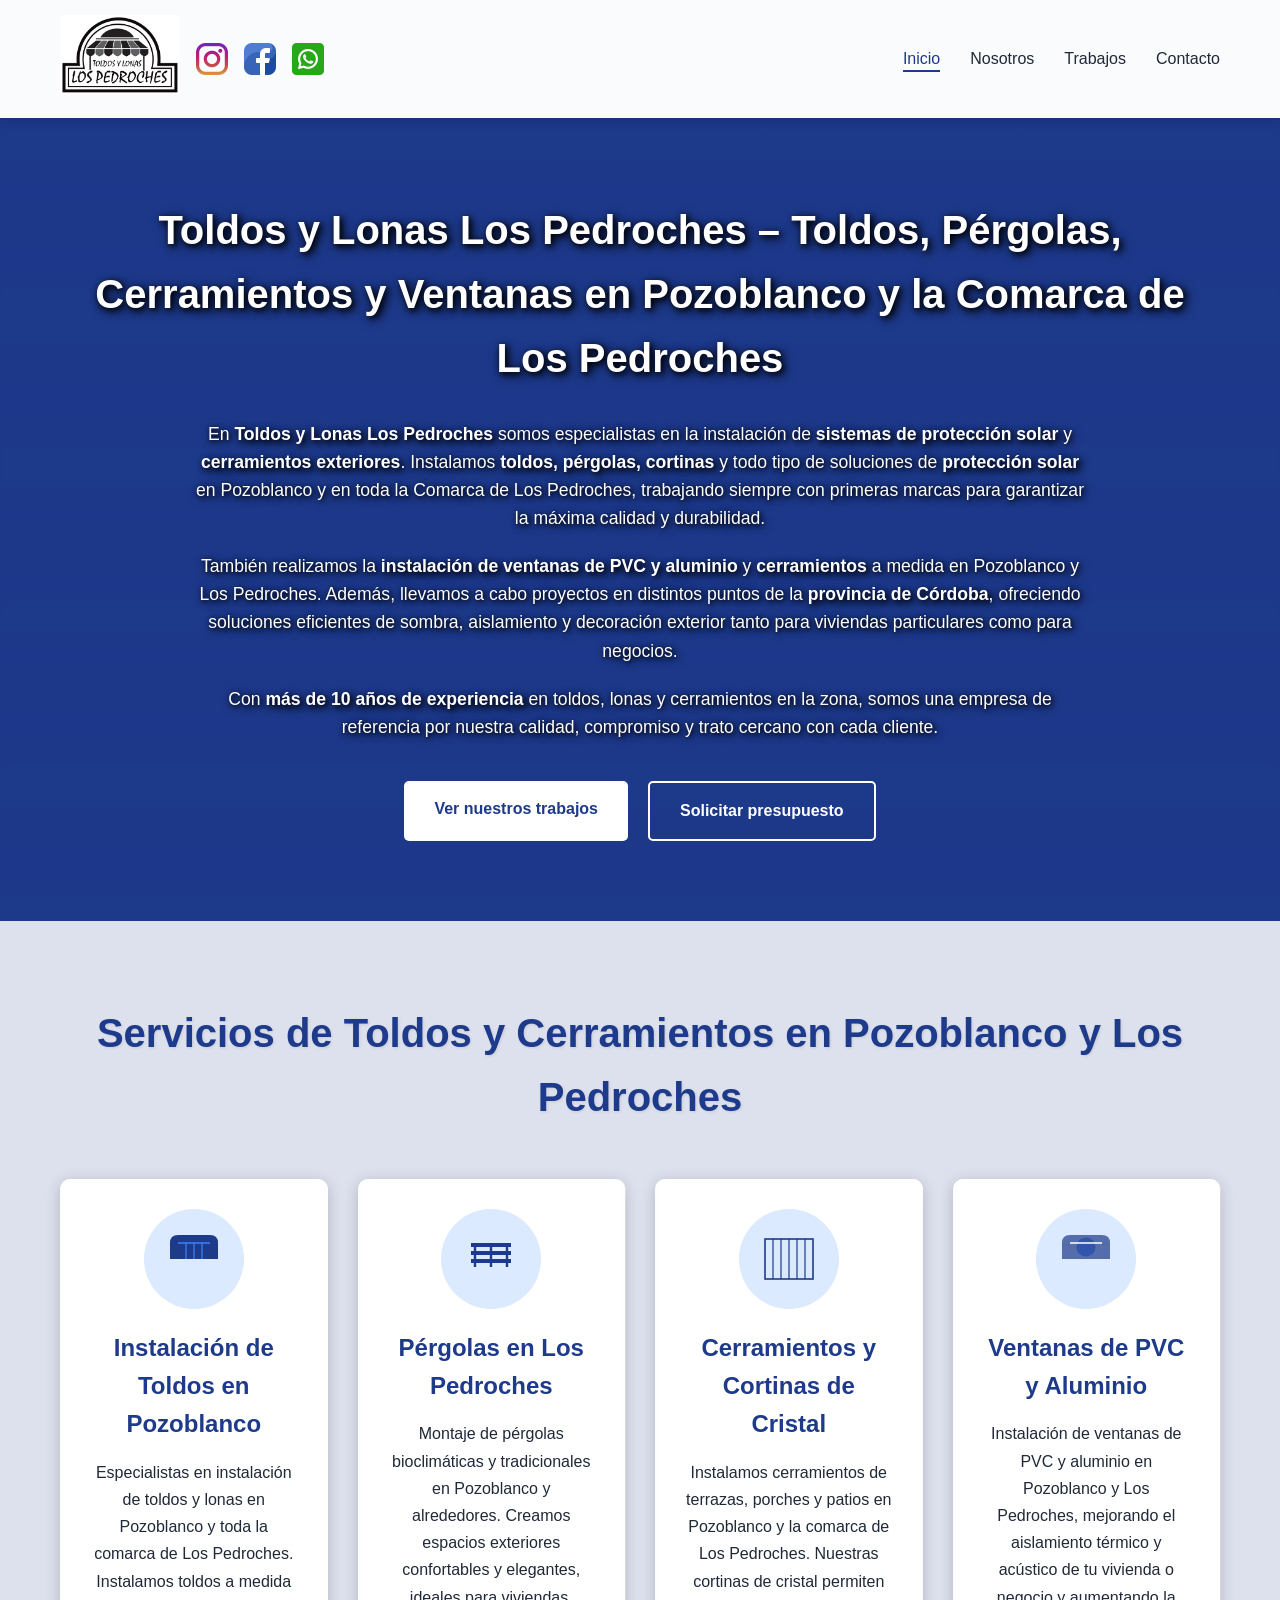
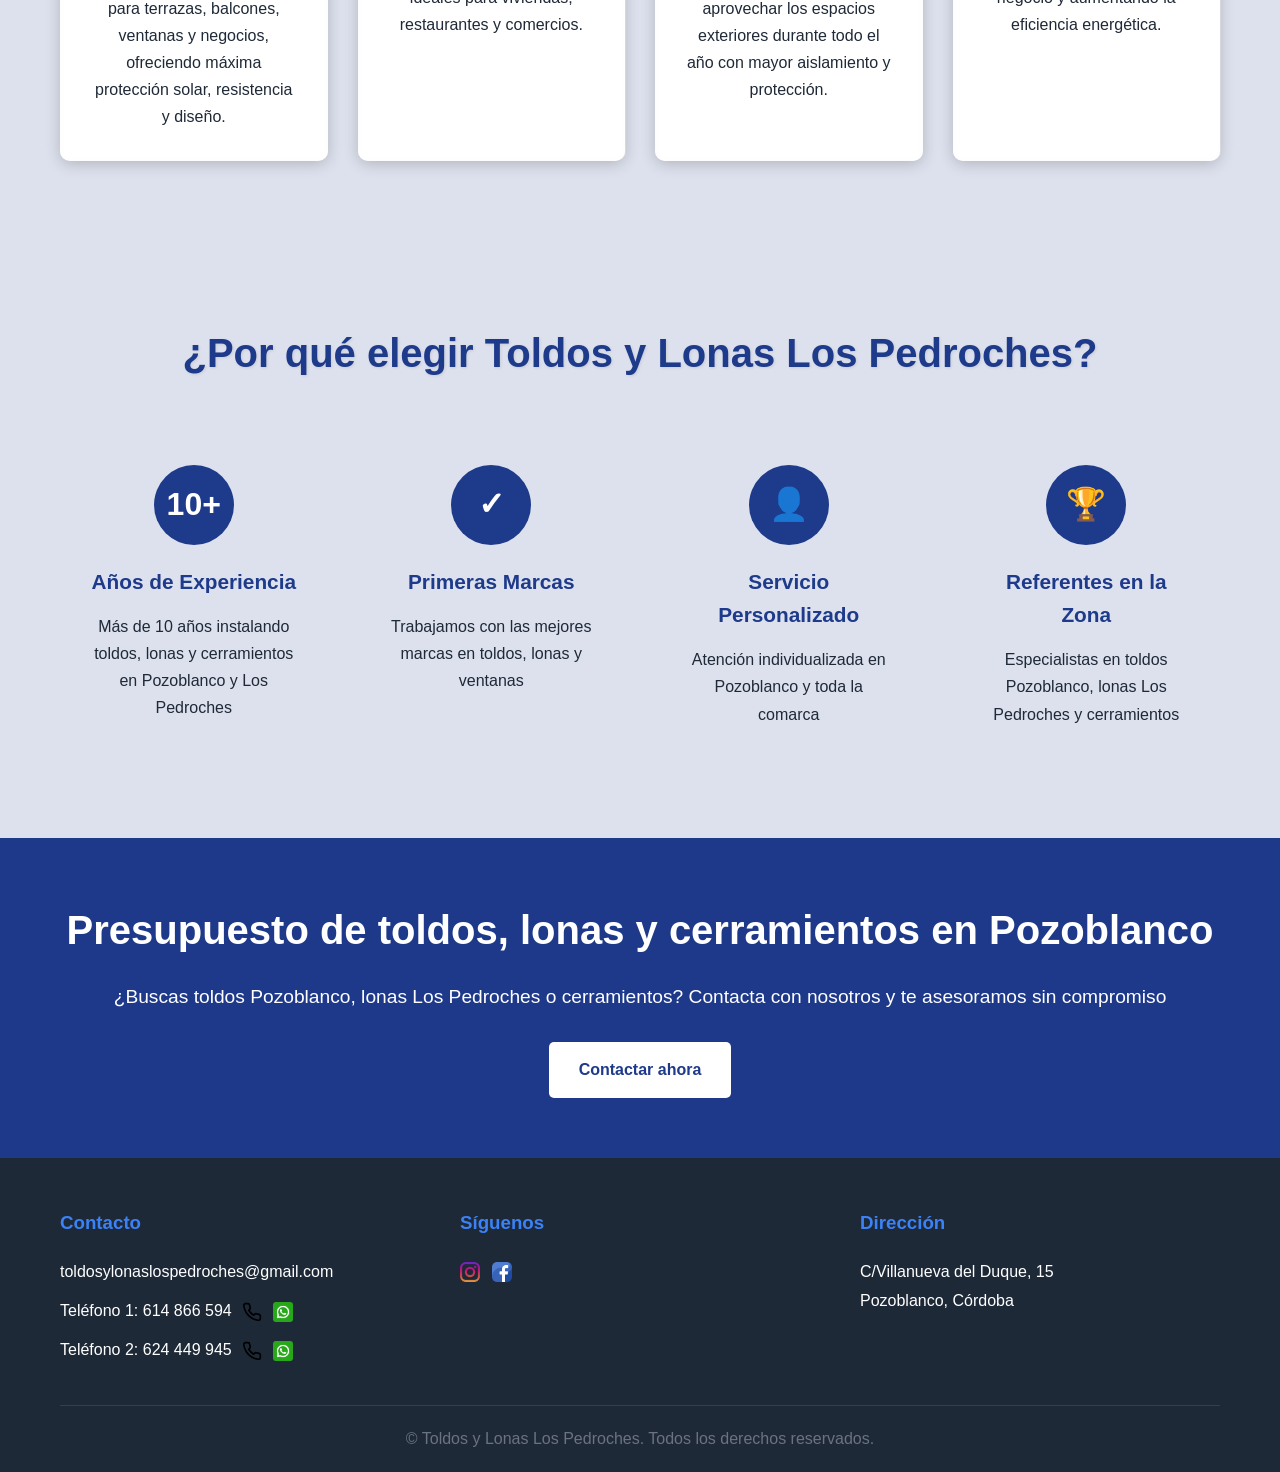
==== index.html @ 6a701fcd "feat: web casi acabada" ====
<!DOCTYPE html>
<html lang="es">

<head>
    <meta charset="UTF-8">
    <meta name="viewport" content="width=device-width, initial-scale=1.0">
    <title>Toldos en Pozoblanco | Pérgolas, Cerramientos y Ventanas en Los Pedroches (Córdoba)</title>
    <meta name="description"
        content="Especialistas en toldos en Pozoblanco y la comarca de Los Pedroches (Córdoba). Instalación de pérgolas, cerramientos, lonas y ventanas de PVC y aluminio. Más de 10 años de experiencia. Presupuesto sin compromiso.">
    <link rel="stylesheet" href="css/style.css">
    <link rel="icon" type="image/jpeg" href="img/logo/toldos_y_lonas_los_pedroches_pozoblanco.jpg">
</head>

<body class="index-page">
    <header>
        <div class="container">
            <div class="logo">
                <a href="index.html" class="logo-link">
                    <img src="img/logo/toldos_y_lonas_los_pedroches_pozoblanco.jpg" alt="Toldos y Lonas Los Pedroches">
                </a>
                <a class="header-instagram"
                    href="https://www.instagram.com/toldosylonaslospedroches?igsh=MXFneHl3bjhxbDBkdw==" target="_blank"
                    rel="noopener noreferrer">
                    <img src="img/icono/logo_instagram.png" alt="Instagram Toldos y Lonas Los Pedroches">
                </a>
                <a class="header-facebook"
                    href="https://www.facebook.com/people/Toldosylonas-Pedroches/pfbid0Kgev13pssiuxuyTjoqtjKKXWjdEY37gqTxpiwwmPkqGadD2X2cgHe19c9mCkzZNrl/"
                    target="_blank" rel="noopener noreferrer">
                    <img src="img/icono/icono_facebook.png" alt="Facebook Toldos y Lonas Los Pedroches">
                </a>
                <a class="header-whatsapp" href="https://wa.me/34614866594" target="_blank" rel="noopener noreferrer">
                    <img src="img/icono/logo_whatsapp.png" alt="WhatsApp Toldos y Lonas Los Pedroches">
                </a>
            </div>
            <nav class="menu">
                <ul>
                    <li><a href="index.html" class="active">Inicio</a></li>
                    <li><a href="nosotros.html">Nosotros</a></li>
                    <li><a href="trabajos.html">Trabajos</a></li>
                    <li><a href="contacto.html">Contacto</a></li>
                </ul>
            </nav>
            <div class="menu-toggle">
                <span></span>
                <span></span>
                <span></span>
            </div>
        </div>
    </header>

    <main>
        <section class="hero">
            <div class="container">
                <h1>Toldos y Lonas Los Pedroches – Toldos, Pérgolas, Cerramientos y Ventanas en Pozoblanco y la Comarca
                    de Los Pedroches</h1>

                <p>En <strong>Toldos y Lonas Los Pedroches</strong> somos especialistas en la instalación de
                    <strong>sistemas de protección solar</strong> y <strong>cerramientos exteriores</strong>. Instalamos
                    <strong>toldos, pérgolas, cortinas</strong> y todo tipo de soluciones de <strong>protección
                        solar</strong>
                    en Pozoblanco y en toda la Comarca de Los Pedroches, trabajando siempre con primeras marcas para
                    garantizar la máxima calidad y durabilidad.
                </p>

                <p>También realizamos la <strong>instalación de ventanas de PVC y aluminio</strong> y
                    <strong>cerramientos</strong> a medida en Pozoblanco y Los Pedroches. Además, llevamos a cabo
                    proyectos en distintos puntos de la <strong>provincia de Córdoba</strong>, ofreciendo soluciones
                    eficientes de sombra, aislamiento y decoración exterior tanto para viviendas particulares como para
                    negocios.
                </p>

                <p>Con <strong>más de 10 años de experiencia</strong> en toldos, lonas y cerramientos en la zona, somos
                    una empresa de referencia por nuestra calidad, compromiso y trato cercano con cada cliente.</p>

                <div class="hero-buttons">
                    <a href="trabajos.html" class="btn btn-primary">Ver nuestros trabajos</a>
                    <a href="contacto.html" class="btn btn-secondary">Solicitar presupuesto</a>
                </div>
            </div>
        </section>

        <section class="services">
            <div class="container">
                <h2>Servicios de Toldos y Cerramientos en Pozoblanco y Los Pedroches</h2>
                <div class="services-grid">

                    <div class="service-card">
                        <div class="service-icon">
                            <img src="img/icono/toldos.svg" alt="Instalación de toldos en Pozoblanco y Los Pedroches">
                        </div>
                        <h3>Instalación de Toldos en Pozoblanco</h3>
                        <p>Especialistas en instalación de toldos y lonas en Pozoblanco y toda la comarca de Los
                            Pedroches. Instalamos toldos a medida para terrazas, balcones, ventanas y negocios,
                            ofreciendo máxima protección solar, resistencia y diseño.</p>
                    </div>

                    <div class="service-card">
                        <div class="service-icon">
                            <img src="img/icono/pergolas.svg" alt="Pérgolas bioclimáticas en Los Pedroches">
                        </div>
                        <h3>Pérgolas en Los Pedroches</h3>
                        <p>Montaje de pérgolas bioclimáticas y tradicionales en Pozoblanco y alrededores. Creamos
                            espacios exteriores confortables y elegantes, ideales para viviendas, restaurantes y
                            comercios.</p>
                    </div>

                    <div class="service-card">
                        <div class="service-icon">
                            <img src="img/icono/cortinas.svg" alt="Cerramientos y cortinas de cristal en Pozoblanco">
                        </div>
                        <h3>Cerramientos y Cortinas de Cristal</h3>
                        <p>Instalamos cerramientos de terrazas, porches y patios en Pozoblanco y la comarca de Los
                            Pedroches. Nuestras cortinas de cristal permiten aprovechar los espacios exteriores durante
                            todo el año con mayor aislamiento y protección.</p>
                    </div>

                    <div class="service-card">
                        <div class="service-icon">
                            <img src="img/icono/proteccion_solar.svg" alt="Ventanas de PVC y aluminio en Pozoblanco">
                        </div>
                        <h3>Ventanas de PVC y Aluminio</h3>
                        <p>Instalación de ventanas de PVC y aluminio en Pozoblanco y Los Pedroches, mejorando el
                            aislamiento térmico y acústico de tu vivienda o negocio y aumentando la eficiencia
                            energética.</p>
                    </div>

                </div>
            </div>
        </section>

        <section class="why-us">
            <div class="container">
                <h2>¿Por qué elegir Toldos y Lonas Los Pedroches?</h2>
                <div class="why-grid">
                    <div class="why-card">
                        <div class="why-icon">10+</div>
                        <h3>Años de Experiencia</h3>
                        <p>Más de 10 años instalando toldos, lonas y cerramientos en Pozoblanco y Los Pedroches</p>
                    </div>
                    <div class="why-card">
                        <div class="why-icon">✓</div>
                        <h3>Primeras Marcas</h3>
                        <p>Trabajamos con las mejores marcas en toldos, lonas y ventanas</p>
                    </div>
                    <div class="why-card">
                        <div class="why-icon">👤</div>
                        <h3>Servicio Personalizado</h3>
                        <p>Atención individualizada en Pozoblanco y toda la comarca</p>
                    </div>
                    <div class="why-card">
                        <div class="why-icon">🏆</div>
                        <h3>Referentes en la Zona</h3>
                        <p>Especialistas en toldos Pozoblanco, lonas Los Pedroches y cerramientos</p>
                    </div>
                </div>
            </div>
        </section>

        <section class="cta">
            <div class="container">
                <h2>Presupuesto de toldos, lonas y cerramientos en Pozoblanco</h2>
                <p>¿Buscas toldos Pozoblanco, lonas Los Pedroches o cerramientos? Contacta con nosotros y te asesoramos
                    sin compromiso</p>
                <a href="contacto.html" class="btn btn-primary">Contactar ahora</a>
            </div>
        </section>
    </main>

    <footer>
        <div class="container">
            <div class="footer-content">
                <div class="footer-section">
                    <h3>Contacto</h3>
                    <p>toldosylonaslospedroches@gmail.com</p>
                    <p>Teléfono 1: 614 866 594
                        <a href="tel:34614866594" class="footer-tel" title="Llamar al 614 866 594">
                            <img src="img/icono/icono_telefono.svg" alt="Llamar" class="footer-phone">
                        </a>
                        <a class="footer-whatsapp" href="https://wa.me/34614866594" target="_blank"
                            rel="noopener noreferrer">
                            <img src="img/icono/logo_whatsapp.png" alt="WhatsApp 614 866 594">
                        </a>
                    </p>
                    <p>Teléfono 2: 624 449 945
                        <a href="tel:34624449945" class="footer-tel" title="Llamar al 624 449 945">
                            <img src="img/icono/icono_telefono.svg" alt="Llamar" class="footer-phone">
                        </a>
                        <a class="footer-whatsapp" href="https://wa.me/34624449945" target="_blank"
                            rel="noopener noreferrer">
                            <img src="img/icono/logo_whatsapp.png" alt="WhatsApp 624 449 945">
                        </a>
                    </p>
                </div>
                <div class="footer-section">
                    <h3>Síguenos</h3>
                    <div class="social-links">
                        <a href="https://www.instagram.com/toldosylonaslospedroches?igsh=MXFneHl3bjhxbDBkdw=="
                            target="_blank" rel="noopener noreferrer">
                            <img src="img/icono/logo_instagram.png" alt="Instagram Toldos y Lonas Los Pedroches">
                        </a>
                        <a href="https://www.facebook.com/people/Toldosylonas-Pedroches/pfbid0Kgev13pssiuxuyTjoqtjKKXWjdEY37gqTxpiwwmPkqGadD2X2cgHe19c9mCkzZNrl/"
                            target="_blank" rel="noopener noreferrer">
                            <img src="img/icono/icono_facebook.png" alt="Facebook Toldos y Lonas Los Pedroches">
                        </a>
                    </div>
                </div>
                <div class="footer-section">
                    <h3>Dirección</h3>
                    <p>C/Villanueva del Duque, 15<br>
                        Pozoblanco, Córdoba</p>
                </div>
            </div>
            <div class="footer-bottom">
                <p>&copy; Toldos y Lonas Los Pedroches. Todos los derechos reservados.</p>
            </div>
        </div>
    </footer>

    <script src="js/main.js"></script>
</body>

</html>
---- css/style.css ----
* {
    margin: 0;
    padding: 0;
    box-sizing: border-box;
}

:root {
    --primary-blue: #1e3a8a;
    --secondary-blue: #3b82f6;
    --light-blue: #dbeafe;
    --dark-blue: #1e40af;
    --text-dark: #1f2937;
    --text-light: #6b7280;
    --white: #ffffff;
    --gray-light: #f3f4f6;
}

body {
    font-family: 'Segoe UI', Tahoma, Geneva, Verdana, sans-serif;
    line-height: 1.6;
    color: var(--text-dark);
    background-color: var(--white);
}

/* Fondo para index.html */
body.index-page {
    background-color: var(--primary-blue);
    background-image: url('../img/fondo/fondo_toldos_prueba.png');
    background-size: cover;
    background-position: center;
    background-attachment: fixed;
    background-repeat: no-repeat;
    position: relative;
    min-height: 100vh;
}

@media (max-width: 768px) {
    body.index-page {
        background-attachment: scroll;
        background-size: cover;
        background-position: center center;
    }
}

body.index-page::before {
    content: '';
    position: fixed;
    top: 0;
    left: 0;
    width: 100%;
    height: 100%;
    background: linear-gradient(to bottom, rgba(30, 58, 138, 0.05), rgba(30, 58, 138, 0.15));
    z-index: 0;
    pointer-events: none;
}

@media (max-width: 768px) {
    body.index-page::before {
        position: absolute;
        background: linear-gradient(to bottom, rgba(30, 58, 138, 0.05), rgba(30, 58, 138, 0.12));
    }
}

body.index-page main {
    position: relative;
    z-index: 1;
}

body.index-page header {
    position: relative;
    z-index: 2;
}

.container {
    max-width: 1200px;
    margin: 0 auto;
    padding: 0 20px;
}

/* Header */
header {
    background-color: rgba(255, 255, 255, 0.95);
    backdrop-filter: blur(10px);
    box-shadow: 0 2px 10px rgba(0,0,0,0.15);
    position: sticky;
    top: 0;
    z-index: 1000;
}

body.index-page header {
    background-color: rgba(255, 255, 255, 0.98);
    backdrop-filter: blur(10px);
}

header .container {
    display: flex;
    justify-content: space-between;
    align-items: center;
    padding: 15px 20px;
}

.logo {
    display: flex;
    align-items: center;
    gap: 16px;
}

.logo img {
    height: 80px;
    width: auto;
}

.header-instagram img,
.header-facebook img,
.header-whatsapp img {
    height: 32px;
    width: auto;
    display: block;
}

.menu ul {
    display: flex;
    list-style: none;
    gap: 30px;
}

.menu a {
    text-decoration: none;
    color: var(--text-dark);
    font-weight: 500;
    font-size: 16px;
    transition: color 0.3s;
    position: relative;
}

.menu a:hover,
.menu a.active {
    color: var(--primary-blue);
}

.menu a.active::after {
    content: '';
    position: absolute;
    bottom: -5px;
    left: 0;
    width: 100%;
    height: 2px;
    background-color: var(--primary-blue);
}

.menu-toggle {
    display: none;
    flex-direction: column;
    cursor: pointer;
    gap: 5px;
}

.menu-toggle span {
    width: 25px;
    height: 3px;
    background-color: var(--text-dark);
    transition: all 0.3s;
}

/* Hero Section */
.hero {
    background: linear-gradient(135deg, rgba(30, 58, 138, 0.85) 0%, rgba(59, 130, 246, 0.85) 100%);
    color: var(--white);
    padding: 80px 0;
    text-align: center;
    position: relative;
    backdrop-filter: blur(2px);
}

body.index-page .hero {
    background: rgba(30, 58, 138, 0.3);
    backdrop-filter: blur(1px);
}

.hero h1 {
    font-size: 2.5em;
    margin-bottom: 30px;
    font-weight: 700;
    text-shadow: 3px 3px 10px rgba(0, 0, 0, 0.8), 1px 1px 3px rgba(0, 0, 0, 0.9);
    color: var(--white);
}

body.index-page .hero h1 {
    text-shadow: 3px 3px 12px rgba(0, 0, 0, 0.9), 2px 2px 6px rgba(0, 0, 0, 1);
}

.hero p {
    font-size: 1.1em;
    margin-bottom: 20px;
    max-width: 900px;
    margin-left: auto;
    margin-right: auto;
    text-shadow: 2px 2px 8px rgba(0, 0, 0, 0.8), 1px 1px 4px rgba(0, 0, 0, 0.9);
    color: var(--white);
    font-weight: 500;
}

body.index-page .hero p {
    text-shadow: 2px 2px 10px rgba(0, 0, 0, 0.9), 1px 1px 5px rgba(0, 0, 0, 1);
}

.hero p strong {
    color: var(--white);
    font-weight: 700;
    text-shadow: 3px 3px 10px rgba(0, 0, 0, 0.9), 2px 2px 6px rgba(0, 0, 0, 1);
}

.hero-buttons {
    margin-top: 40px;
    display: flex;
    gap: 20px;
    justify-content: center;
    flex-wrap: wrap;
}

.btn {
    padding: 15px 30px;
    text-decoration: none;
    border-radius: 5px;
    font-weight: 600;
    transition: all 0.3s;
    display: inline-block;
}

.btn-primary {
    background-color: var(--white);
    color: var(--primary-blue);
}

.btn-primary:hover {
    background-color: var(--light-blue);
    transform: translateY(-2px);
    box-shadow: 0 5px 15px rgba(0,0,0,0.2);
}

.btn-secondary {
    background-color: transparent;
    color: var(--white);
    border: 2px solid var(--white);
}

.btn-secondary:hover {
    background-color: var(--white);
    color: var(--primary-blue);
}

/* Services Section */
.services {
    padding: 80px 0;
    background-color: rgba(243, 244, 246, 0.95);
    backdrop-filter: blur(5px);
}

body.index-page .services {
    background-color: rgba(255, 255, 255, 0.85);
    backdrop-filter: blur(3px);
}

.services h2 {
    text-align: center;
    font-size: 2.5em;
    margin-bottom: 50px;
    color: var(--primary-blue);
    text-shadow: 1px 1px 3px rgba(0, 0, 0, 0.1);
    font-weight: 700;
}

.services-grid {
    display: grid;
    grid-template-columns: repeat(auto-fit, minmax(250px, 1fr));
    gap: 30px;
}

.service-card {
    background-color: rgba(255, 255, 255, 0.9);
    padding: 30px;
    border-radius: 10px;
    text-align: center;
    box-shadow: 0 3px 15px rgba(0,0,0,0.2);
    transition: transform 0.3s, box-shadow 0.3s;
    backdrop-filter: blur(3px);
}

.service-card:hover {
    transform: translateY(-5px);
    box-shadow: 0 5px 20px rgba(30, 58, 138, 0.2);
}

.service-icon {
    width: 100px;
    height: 100px;
    margin: 0 auto 20px;
    border-radius: 50%;
    background-color: var(--light-blue);
    display: flex;
    align-items: center;
    justify-content: center;
    overflow: hidden;
}

.service-icon img {
    width: 80px;
    height: 80px;
    object-fit: cover;
}

.service-card h3 {
    color: var(--primary-blue);
    margin-bottom: 15px;
    font-size: 1.5em;
}

.service-card p {
    color: var(--text-dark);
    line-height: 1.7;
}

/* Why Us Section */
.why-us {
    padding: 80px 0;
    background-color: rgba(255, 255, 255, 0.85);
    backdrop-filter: blur(3px);
}

.why-us h2 {
    text-align: center;
    font-size: 2.5em;
    margin-bottom: 50px;
    color: var(--primary-blue);
    text-shadow: 1px 1px 3px rgba(0, 0, 0, 0.1);
    font-weight: 700;
}

.why-grid {
    display: grid;
    grid-template-columns: repeat(auto-fit, minmax(250px, 1fr));
    gap: 30px;
}

.why-card {
    text-align: center;
    padding: 30px;
}

.why-icon {
    width: 80px;
    height: 80px;
    margin: 0 auto 20px;
    background-color: var(--primary-blue);
    color: var(--white);
    border-radius: 50%;
    display: flex;
    align-items: center;
    justify-content: center;
    font-size: 2em;
    font-weight: bold;
}

.why-card h3 {
    color: var(--primary-blue);
    margin-bottom: 15px;
    font-size: 1.3em;
}

.why-card p {
    color: var(--text-dark);
    line-height: 1.7;
}

/* CTA Section */
.cta {
    background: linear-gradient(135deg, rgba(30, 58, 138, 0.9) 0%, rgba(59, 130, 246, 0.9) 100%);
    color: var(--white);
    padding: 60px 0;
    text-align: center;
    backdrop-filter: blur(3px);
}

body.index-page .cta {
    background: rgba(30, 58, 138, 0.4);
    backdrop-filter: blur(2px);
}

.cta h2 {
    font-size: 2.5em;
    margin-bottom: 20px;
}

.cta p {
    font-size: 1.2em;
    margin-bottom: 30px;
}

/* Page Header */
.page-header {
    background: linear-gradient(135deg, var(--primary-blue) 0%, var(--secondary-blue) 100%);
    color: var(--white);
    padding: 60px 0;
    text-align: center;
}

.page-header h1 {
    font-size: 2.5em;
}

/* About Content */
.about-content {
    padding: 60px 0;
}

.about-text {
    max-width: 900px;
    margin: 0 auto;
}

.about-text h2 {
    color: var(--primary-blue);
    margin-top: 40px;
    margin-bottom: 20px;
    font-size: 2em;
}

.about-text p {
    margin-bottom: 20px;
    line-height: 1.8;
    color: var(--text-dark);
}

.about-text ul {
    margin-left: 30px;
    margin-bottom: 20px;
}

.about-text li {
    margin-bottom: 15px;
    line-height: 1.8;
}

/* Works Content */
.works-content {
    padding: 60px 0;
}

.intro-text {
    text-align: center;
    font-size: 1.2em;
    margin-bottom: 50px;
    color: var(--text-dark);
    font-weight: 500;
    padding: 0 15px;
}

.works-grid {
    display: grid;
    grid-template-columns: repeat(auto-fit, minmax(300px, 1fr));
    gap: 30px;
}

.work-item {
    background-color: rgba(255, 255, 255, 0.9);
    border-radius: 10px;
    overflow: hidden;
    box-shadow: 0 3px 15px rgba(0,0,0,0.2);
    transition: transform 0.3s, box-shadow 0.3s;
    backdrop-filter: blur(3px);
}

.work-item:hover {
    transform: translateY(-5px);
    box-shadow: 0 5px 20px rgba(30, 58, 138, 0.2);
}

.work-image {
    width: 100%;
    height: 250px;
    overflow: hidden;
    background-color: var(--gray-light);
}

.work-image img {
    width: 100%;
    height: 100%;
    object-fit: cover;
}

.work-info {
    padding: 20px;
}

.work-info h3 {
    color: var(--primary-blue);
    margin-bottom: 10px;
}

.work-info p {
    color: var(--text-light);
}

/* Contact Content - 4 bloques responsive */
.contact-content {
    padding: 40px 0 60px;
}

.contact-blocks {
    display: grid;
    grid-template-columns: 1fr;
    gap: 24px;
    max-width: 1200px;
    margin: 0 auto;
}

.contact-block {
    background: var(--white);
    border: 2px solid #e5e7eb;
    border-radius: 12px;
    padding: 24px;
    text-align: center;
    box-shadow: 0 2px 8px rgba(0, 0, 0, 0.06);
    transition: border-color 0.2s, box-shadow 0.2s;
}

.contact-block:hover {
    border-color: var(--secondary-blue);
    box-shadow: 0 4px 12px rgba(59, 130, 246, 0.15);
}

.contact-block-icon {
    width: 48px;
    height: 48px;
    margin: 0 auto 16px;
    display: flex;
    align-items: center;
    justify-content: center;
    color: inherit;
    text-decoration: none;
}

.contact-block-icon:hover {
    opacity: 0.85;
}

.contact-block-icon img {
    width: 48px;
    height: 48px;
    object-fit: contain;
}

.contact-block h2 {
    color: var(--primary-blue);
    font-size: 1.2rem;
    font-weight: 600;
    letter-spacing: 0.02em;
    margin-bottom: 6px;
}

.contact-block-desc {
    color: var(--text-light);
    font-size: 0.9rem;
    margin-bottom: 14px;
    line-height: 1.5;
}

.contact-block-list {
    list-style: none;
    margin: 0;
    padding: 0;
}

.contact-block-list li {
    margin-bottom: 6px;
}

.contact-block-list li:last-child {
    margin-bottom: 0;
}

.contact-block-list a,
.contact-block-email a {
    color: var(--secondary-blue);
    text-decoration: none;
    word-break: break-all;
    font-weight: 500;
    transition: color 0.2s;
}

.contact-block-list a:hover,
.contact-block-email a:hover {
    color: var(--primary-blue);
    text-decoration: underline;
}

.contact-block-email {
    margin: 0;
    line-height: 1.5;
}

.contact-block-email a {
    white-space: nowrap;
}

@media (max-width: 480px) {
    .contact-block-email a {
        white-space: normal;
        word-break: break-all;
    }
}

/* Tablet: 2 columnas */
@media (min-width: 600px) {
    .contact-blocks {
        grid-template-columns: repeat(2, 1fr);
        gap: 28px;
    }
}

/* Desktop: 3 columnas en fila, tarjetas más anchas */
@media (min-width: 900px) {
    .contact-content {
        padding: 60px 0;
    }
    .contact-blocks {
        grid-template-columns: repeat(3, 1fr);
        gap: 32px;
        max-width: 1200px;
    }
}

/* Footer */
footer {
    background-color: rgba(31, 41, 55, 0.98);
    color: var(--white);
    padding: 50px 0 20px;
    backdrop-filter: blur(5px);
    position: relative;
    z-index: 1;
}

.footer-content {
    display: grid;
    grid-template-columns: repeat(auto-fit, minmax(250px, 1fr));
    gap: 40px;
    margin-bottom: 30px;
}

.footer-section h3 {
    margin-bottom: 20px;
    color: var(--secondary-blue);
}

.footer-section p {
    margin-bottom: 10px;
    line-height: 1.8;
}

.footer-tel {
    display: inline-block;
    vertical-align: middle;
    margin-left: 6px;
}

.footer-tel .footer-phone,
.footer-phone {
    height: 20px;
    width: auto;
    display: inline-block;
    vertical-align: middle;
}

.footer-whatsapp {
    display: inline-block;
    vertical-align: middle;
    margin-left: 6px;
}

.footer-whatsapp img {
    height: 20px;
    width: auto;
    display: inline-block;
    vertical-align: middle;
}

.footer-section .social-links {
    display: flex;
    flex-wrap: wrap;
    gap: 12px;
    align-items: center;
}

.footer-section .social-links a img {
    height: 20px;
    width: auto;
    display: inline-block;
    vertical-align: middle;
}

.footer-bottom {
    text-align: center;
    padding-top: 20px;
    border-top: 1px solid rgba(255,255,255,0.1);
    color: var(--text-light);
}

/* Responsive */
@media (max-width: 768px) {
    body.index-page {
        background-attachment: scroll;
    }

    body.index-page::before {
        background: linear-gradient(to bottom, rgba(30, 58, 138, 0.05), rgba(30, 58, 138, 0.12));
    }

    .menu {
        position: absolute;
        top: 100%;
        left: 0;
        width: 100%;
        background-color: rgba(255, 255, 255, 0.98);
        backdrop-filter: blur(10px);
        box-shadow: 0 5px 10px rgba(0,0,0,0.1);
        max-height: 0;
        overflow: hidden;
        transition: max-height 0.3s ease;
    }

    .menu.active {
        max-height: 300px;
    }

    .menu ul {
        flex-direction: column;
        padding: 20px;
        gap: 0;
    }

    .menu li {
        border-bottom: 1px solid var(--gray-light);
    }

    .menu li:last-child {
        border-bottom: none;
    }

    .menu a {
        display: block;
        padding: 15px 0;
        font-size: 18px;
    }

    .menu-toggle {
        display: flex;
    }

    .logo img {
        height: 70px;
    }

    .header-instagram img,
    .header-facebook img,
    .header-whatsapp img {
        height: 28px;
    }

    header .container {
        padding: 10px 20px;
    }

    .hero {
        padding: 50px 0;
    }

    .hero h1 {
        font-size: 1.6em;
        line-height: 1.3;
        padding: 0 10px;
    }

    .hero p {
        font-size: 0.95em;
        padding: 0 15px;
        line-height: 1.6;
    }

    .services {
        padding: 50px 0;
    }

    .services h2 {
        font-size: 2em;
        padding: 0 15px;
    }

    .why-us {
        padding: 50px 0;
    }

    .why-us h2 {
        font-size: 2em;
        padding: 0 15px;
    }

    .services-grid,
    .why-grid {
        grid-template-columns: 1fr;
        gap: 20px;
        padding: 0 15px;
    }

    .service-card {
        padding: 25px 20px;
    }

    .why-card {
        padding: 25px 20px;
    }

    .cta {
        padding: 40px 0;
    }

    .cta h2 {
        font-size: 2em;
        padding: 0 15px;
    }

    .cta p {
        font-size: 1em;
        padding: 0 15px;
    }

    .hero-buttons {
        flex-direction: column;
        align-items: center;
        gap: 15px;
        padding: 0 15px;
    }

    .btn {
        width: 100%;
        max-width: 100%;
        padding: 15px 20px;
        font-size: 16px;
    }

    .container {
        padding: 0 15px;
    }

    .works-grid {
        grid-template-columns: 1fr;
        gap: 20px;
        padding: 0 15px;
    }

    .work-image {
        height: 200px;
    }

    .intro-text {
        font-size: 1em;
    }

    .service-card h3,
    .why-card h3 {
        font-size: 1.3em;
    }

    .service-card p,
    .why-card p {
        font-size: 0.95em;
    }

    .page-header {
        padding: 40px 0;
    }

    .page-header h1 {
        font-size: 2em;
        padding: 0 15px;
    }

    .about-content,
    .works-content,
    .contact-content {
        padding: 40px 0;
    }

    .about-text {
        padding: 0 15px;
    }

    .about-text h2 {
        font-size: 1.6em;
    }

    .footer-content {
        grid-template-columns: 1fr;
        gap: 30px;
        padding: 0 15px;
    }

    footer {
        padding: 40px 0 20px;
    }
}

@media (max-width: 480px) {
    body.index-page::before {
        background: linear-gradient(to bottom, rgba(30, 58, 138, 0.05), rgba(30, 58, 138, 0.1));
    }

    .hero {
        padding: 40px 0;
    }

    .hero h1 {
        font-size: 1.3em;
        line-height: 1.2;
        margin-bottom: 20px;
    }

    .hero p {
        font-size: 0.85em;
        margin-bottom: 15px;
        line-height: 1.5;
    }

    .services,
    .why-us {
        padding: 40px 0;
    }

    .services h2,
    .why-us h2,
    .cta h2 {
        font-size: 1.6em;
        margin-bottom: 30px;
    }

    .service-icon {
        width: 70px;
        height: 70px;
        margin-bottom: 15px;
    }

    .service-icon img {
        width: 50px;
        height: 50px;
    }

    .why-icon {
        width: 60px;
        height: 60px;
        font-size: 1.3em;
        margin-bottom: 15px;
    }

    .service-card,
    .why-card {
        padding: 20px 15px;
    }

    .service-card h3,
    .why-card h3 {
        font-size: 1.2em;
        margin-bottom: 10px;
    }

    .service-card p,
    .why-card p {
        font-size: 0.9em;
        line-height: 1.6;
    }

    .cta {
        padding: 30px 0;
    }

    .cta p {
        font-size: 0.95em;
        margin-bottom: 20px;
    }

    .btn {
        padding: 12px 20px;
        font-size: 15px;
    }

    .work-image {
        height: 180px;
    }

    .work-info {
        padding: 15px;
    }

    .work-info h3 {
        font-size: 1.1em;
    }

    .work-info p {
        font-size: 0.9em;
    }

    .page-header {
        padding: 30px 0;
    }

    .page-header h1 {
        font-size: 1.6em;
    }

    .about-content,
    .works-content,
    .contact-content {
        padding: 30px 0;
    }

    .about-text h2 {
        font-size: 1.4em;
    }

    .about-text p {
        font-size: 0.95em;
    }

    footer {
        padding: 30px 0 15px;
    }

    .footer-section h3 {
        font-size: 1.1em;
        margin-bottom: 15px;
    }

    .footer-section p {
        font-size: 0.9em;
    }
}
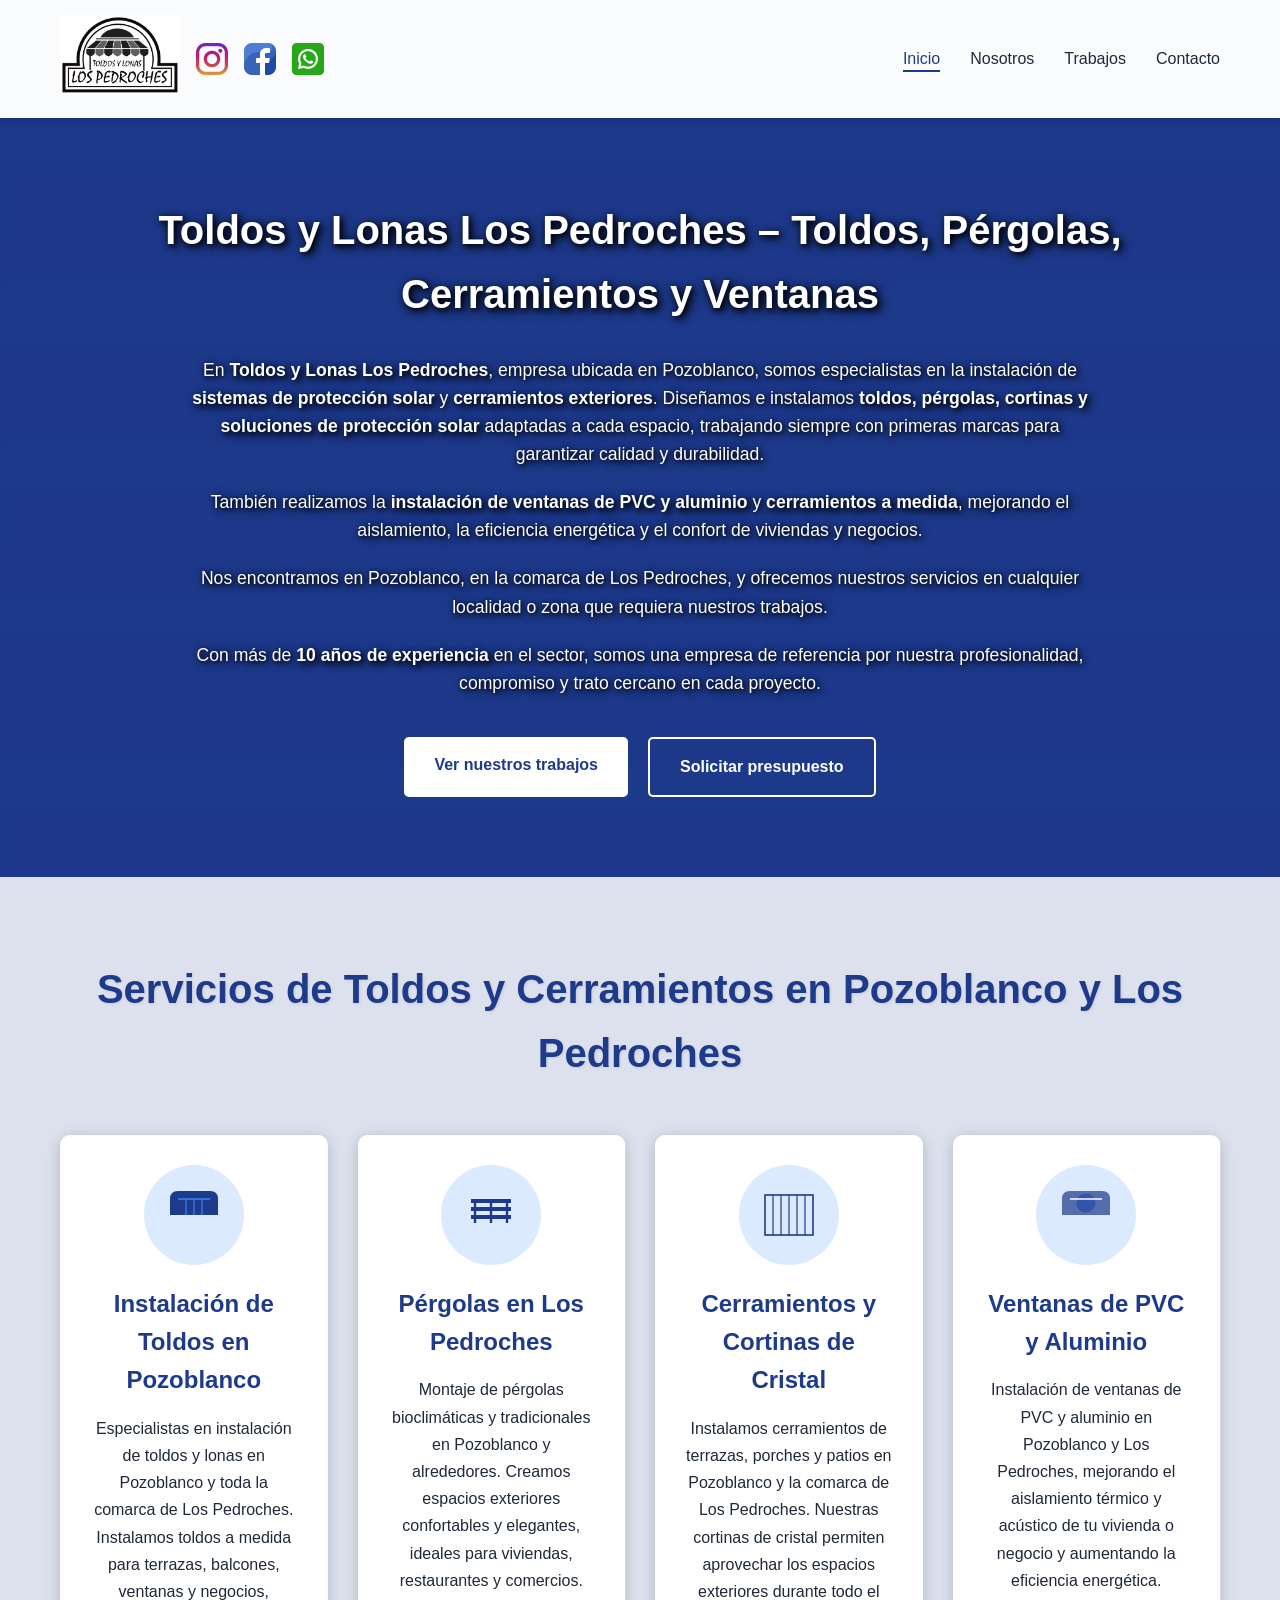
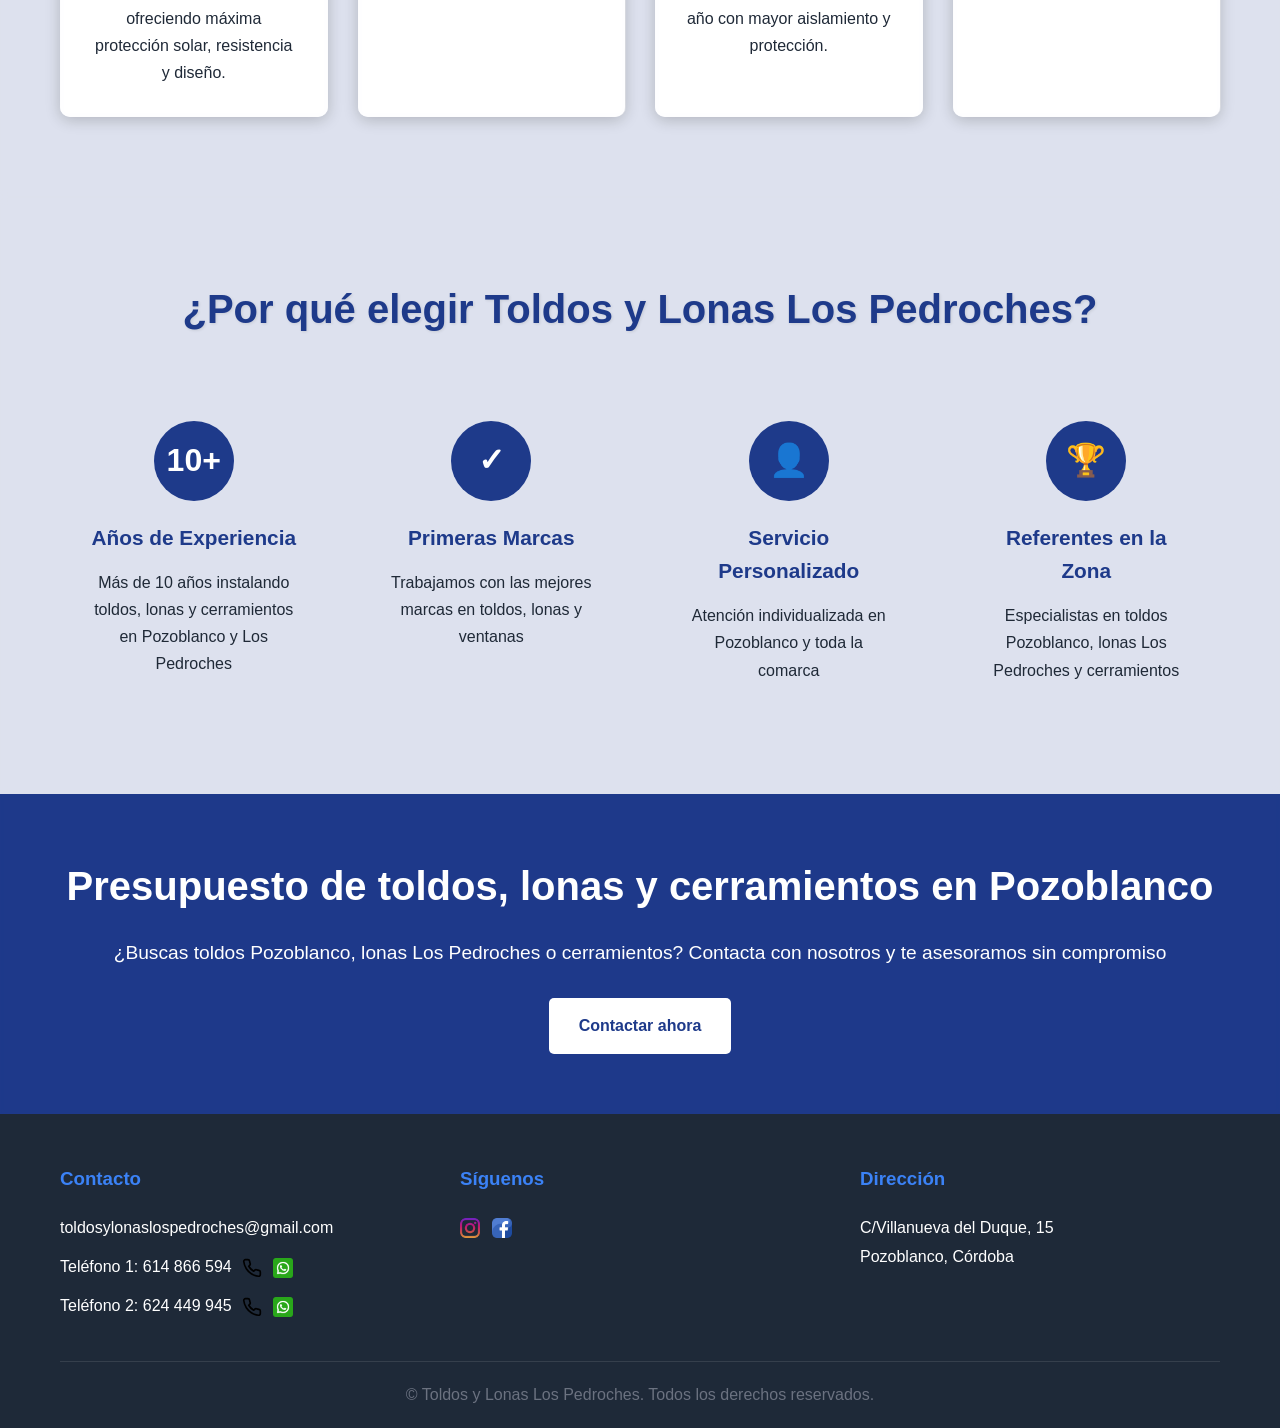
==== commit eb258a33: "feat: cambios texto inicio" ====
--- a/index.html
+++ b/index.html
@@ -51,26 +51,24 @@
     <main>
         <section class="hero">
             <div class="container">
-                <h1>Toldos y Lonas Los Pedroches – Toldos, Pérgolas, Cerramientos y Ventanas en Pozoblanco y la Comarca
-                    de Los Pedroches</h1>
-
-                <p>En <strong>Toldos y Lonas Los Pedroches</strong> somos especialistas en la instalación de
-                    <strong>sistemas de protección solar</strong> y <strong>cerramientos exteriores</strong>. Instalamos
-                    <strong>toldos, pérgolas, cortinas</strong> y todo tipo de soluciones de <strong>protección
-                        solar</strong>
-                    en Pozoblanco y en toda la Comarca de Los Pedroches, trabajando siempre con primeras marcas para
-                    garantizar la máxima calidad y durabilidad.
+                <h1>Toldos y Lonas Los Pedroches – Toldos, Pérgolas, Cerramientos y Ventanas</h1>
+
+                <p>En <strong>Toldos y Lonas Los Pedroches</strong>, empresa ubicada en Pozoblanco, somos especialistas
+                    en la instalación de <strong>sistemas de protección solar</strong> y <strong>cerramientos
+                        exteriores</strong>. Diseñamos e instalamos <strong>toldos, pérgolas, cortinas y soluciones de
+                        protección solar</strong> adaptadas a cada espacio, trabajando siempre con primeras marcas para
+                    garantizar calidad y durabilidad.</p>
+
+                <p>También realizamos la <strong>instalación de ventanas de PVC y aluminio</strong> y
+                    <strong>cerramientos a medida</strong>, mejorando el aislamiento, la eficiencia energética y el
+                    confort de viviendas y negocios.
                 </p>
 
-                <p>También realizamos la <strong>instalación de ventanas de PVC y aluminio</strong> y
-                    <strong>cerramientos</strong> a medida en Pozoblanco y Los Pedroches. Además, llevamos a cabo
-                    proyectos en distintos puntos de la <strong>provincia de Córdoba</strong>, ofreciendo soluciones
-                    eficientes de sombra, aislamiento y decoración exterior tanto para viviendas particulares como para
-                    negocios.
-                </p>
-
-                <p>Con <strong>más de 10 años de experiencia</strong> en toldos, lonas y cerramientos en la zona, somos
-                    una empresa de referencia por nuestra calidad, compromiso y trato cercano con cada cliente.</p>
+                <p>Nos encontramos en Pozoblanco, en la comarca de Los Pedroches, y ofrecemos nuestros servicios en
+                    cualquier localidad o zona que requiera nuestros trabajos.</p>
+
+                <p>Con más de <strong>10 años de experiencia</strong> en el sector, somos una empresa de referencia por
+                    nuestra profesionalidad, compromiso y trato cercano en cada proyecto.</p>
 
                 <div class="hero-buttons">
                     <a href="trabajos.html" class="btn btn-primary">Ver nuestros trabajos</a>
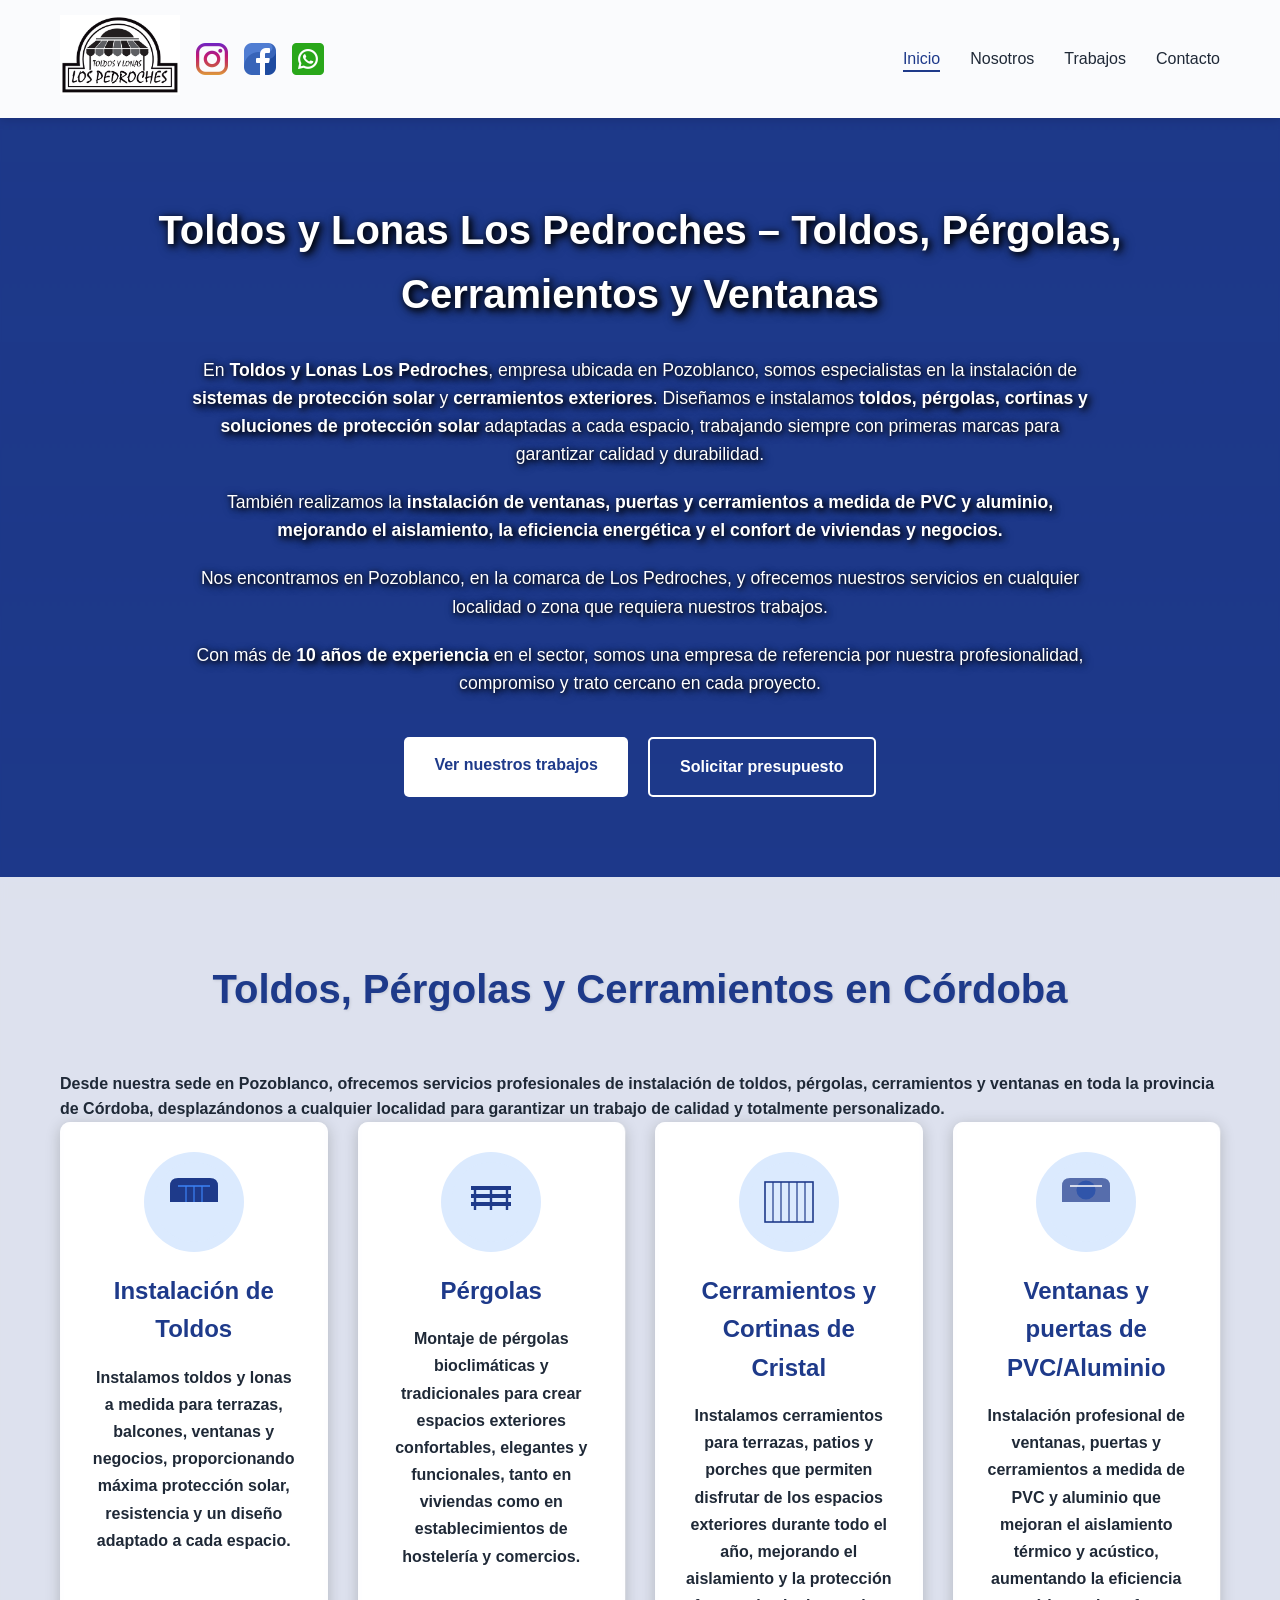
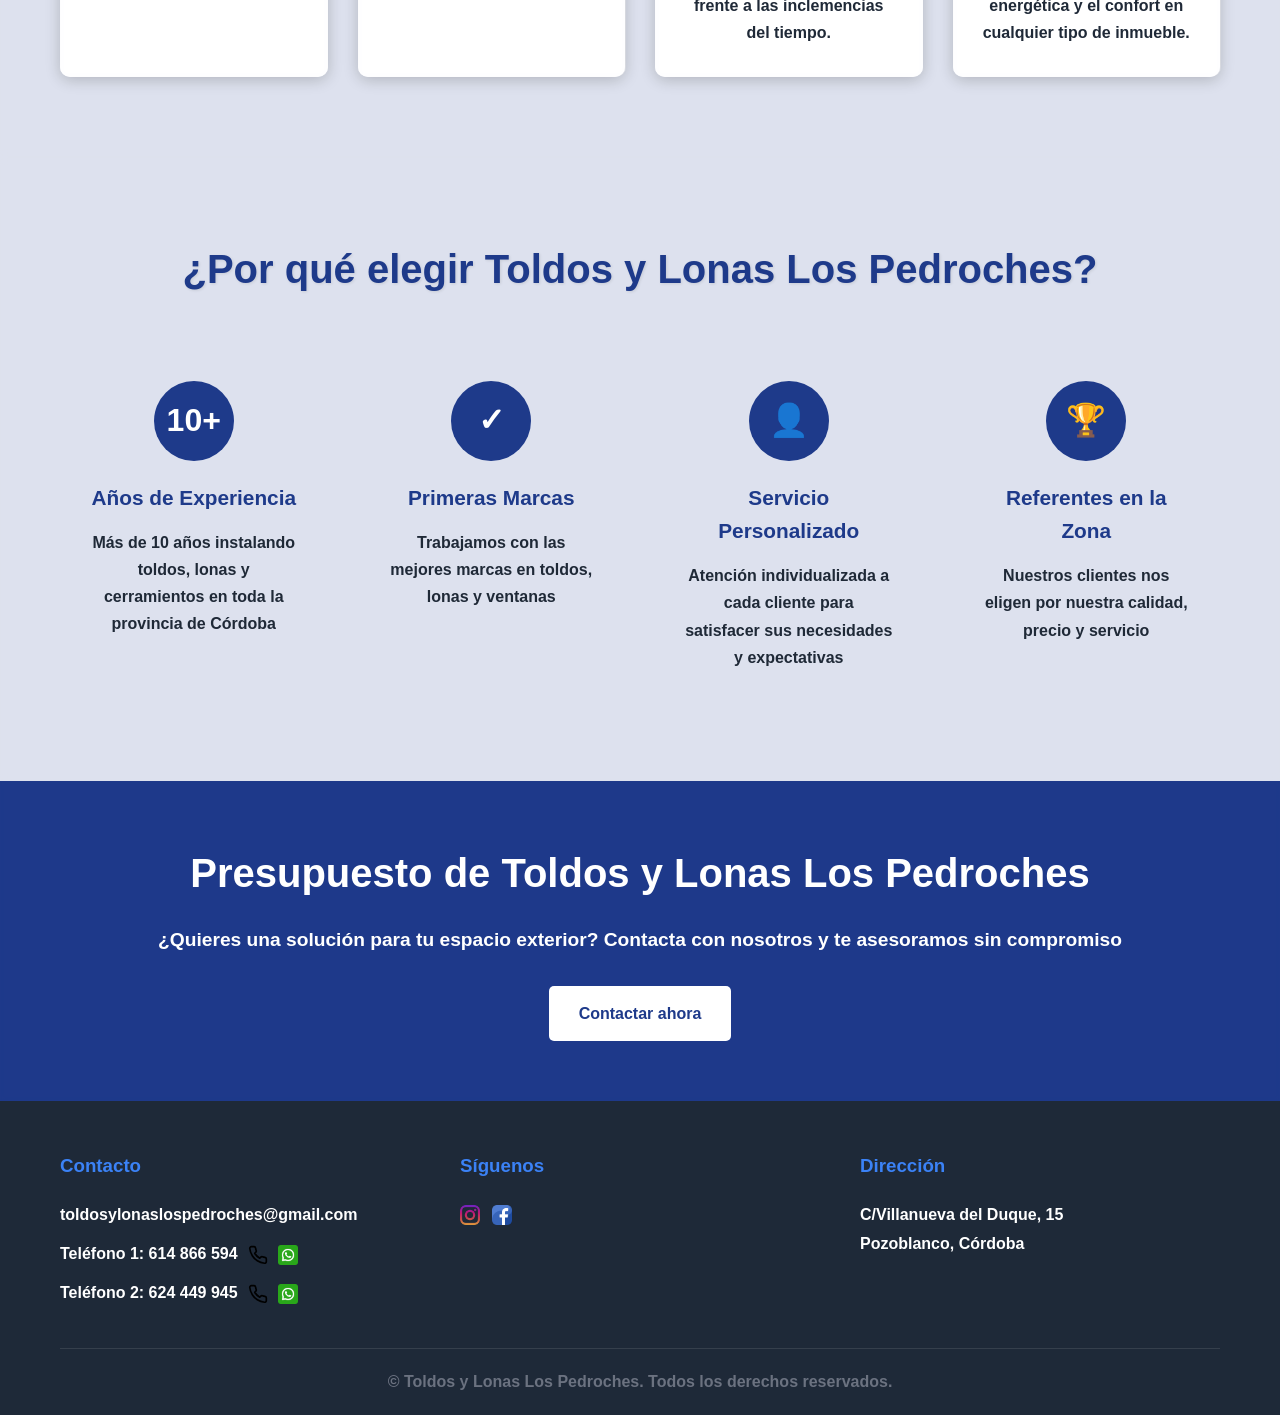
==== commit 475ab6dc: "feat: cambios texto inicio 2" ====
--- a/index.html
+++ b/index.html
@@ -59,9 +59,9 @@
                         protección solar</strong> adaptadas a cada espacio, trabajando siempre con primeras marcas para
                     garantizar calidad y durabilidad.</p>
 
-                <p>También realizamos la <strong>instalación de ventanas de PVC y aluminio</strong> y
-                    <strong>cerramientos a medida</strong>, mejorando el aislamiento, la eficiencia energética y el
-                    confort de viviendas y negocios.
+                <p>También realizamos la <strong>instalación de ventanas, puertas y cerramientos a medida de PVC y
+                        aluminio, mejorando el aislamiento, la eficiencia energética y el confort de viviendas y
+                        negocios.
                 </p>
 
                 <p>Nos encontramos en Pozoblanco, en la comarca de Los Pedroches, y ofrecemos nuestros servicios en
@@ -79,52 +79,60 @@
 
         <section class="services">
             <div class="container">
-                <h2>Servicios de Toldos y Cerramientos en Pozoblanco y Los Pedroches</h2>
+                <h2>Toldos, Pérgolas y Cerramientos en Córdoba</h2>
+
+                <p class="services-intro">
+                    Desde nuestra sede en <strong>Pozoblanco</strong>, ofrecemos servicios profesionales de instalación
+                    de toldos, pérgolas, cerramientos y ventanas en toda la <strong>provincia de Córdoba</strong>,
+                    desplazándonos a cualquier localidad para garantizar un trabajo de calidad y totalmente
+                    personalizado.
+                </p>
+
                 <div class="services-grid">
 
                     <div class="service-card">
                         <div class="service-icon">
-                            <img src="img/icono/toldos.svg" alt="Instalación de toldos en Pozoblanco y Los Pedroches">
-                        </div>
-                        <h3>Instalación de Toldos en Pozoblanco</h3>
-                        <p>Especialistas en instalación de toldos y lonas en Pozoblanco y toda la comarca de Los
-                            Pedroches. Instalamos toldos a medida para terrazas, balcones, ventanas y negocios,
-                            ofreciendo máxima protección solar, resistencia y diseño.</p>
-                    </div>
-
-                    <div class="service-card">
-                        <div class="service-icon">
-                            <img src="img/icono/pergolas.svg" alt="Pérgolas bioclimáticas en Los Pedroches">
-                        </div>
-                        <h3>Pérgolas en Los Pedroches</h3>
-                        <p>Montaje de pérgolas bioclimáticas y tradicionales en Pozoblanco y alrededores. Creamos
-                            espacios exteriores confortables y elegantes, ideales para viviendas, restaurantes y
-                            comercios.</p>
-                    </div>
-
-                    <div class="service-card">
-                        <div class="service-icon">
-                            <img src="img/icono/cortinas.svg" alt="Cerramientos y cortinas de cristal en Pozoblanco">
+                            <img src="img/icono/toldos.svg" alt="Instalación de toldos en Córdoba">
+                        </div>
+                        <h3>Instalación de Toldos</h3>
+                        <p>Instalamos toldos y lonas a medida para terrazas, balcones, ventanas y negocios,
+                            proporcionando máxima protección solar, resistencia y un diseño adaptado a cada espacio.</p>
+                    </div>
+
+                    <div class="service-card">
+                        <div class="service-icon">
+                            <img src="img/icono/pergolas.svg" alt="Pérgolas bioclimáticas en Córdoba">
+                        </div>
+                        <h3>Pérgolas</h3>
+                        <p>Montaje de pérgolas bioclimáticas y tradicionales para crear espacios exteriores
+                            confortables, elegantes y funcionales, tanto en viviendas como en establecimientos de
+                            hostelería y comercios.</p>
+                    </div>
+
+                    <div class="service-card">
+                        <div class="service-icon">
+                            <img src="img/icono/cortinas.svg" alt="Cerramientos y cortinas de cristal">
                         </div>
                         <h3>Cerramientos y Cortinas de Cristal</h3>
-                        <p>Instalamos cerramientos de terrazas, porches y patios en Pozoblanco y la comarca de Los
-                            Pedroches. Nuestras cortinas de cristal permiten aprovechar los espacios exteriores durante
-                            todo el año con mayor aislamiento y protección.</p>
-                    </div>
-
-                    <div class="service-card">
-                        <div class="service-icon">
-                            <img src="img/icono/proteccion_solar.svg" alt="Ventanas de PVC y aluminio en Pozoblanco">
-                        </div>
-                        <h3>Ventanas de PVC y Aluminio</h3>
-                        <p>Instalación de ventanas de PVC y aluminio en Pozoblanco y Los Pedroches, mejorando el
-                            aislamiento térmico y acústico de tu vivienda o negocio y aumentando la eficiencia
-                            energética.</p>
-                    </div>
-
-                </div>
-            </div>
-        </section>
+                        <p>Instalamos cerramientos para terrazas, patios y porches que permiten disfrutar de los
+                            espacios exteriores durante todo el año, mejorando el aislamiento y la protección frente a
+                            las inclemencias del tiempo.</p>
+                    </div>
+
+                    <div class="service-card">
+                        <div class="service-icon">
+                            <img src="img/icono/proteccion_solar.svg" alt="Ventanas de PVC y aluminio en Córdoba">
+                        </div>
+                        <h3>Ventanas y puertas de PVC/Aluminio</h3>
+                        <p>Instalación profesional de ventanas, puertas y cerramientos a medida de PVC y aluminio que mejoran el aislamiento térmico y
+                            acústico, aumentando la eficiencia energética y el confort en cualquier tipo de inmueble.
+                        </p>
+                    </div>
+
+                </div>
+            </div>
+        </section>
+
 
         <section class="why-us">
             <div class="container">
@@ -133,7 +141,7 @@
                     <div class="why-card">
                         <div class="why-icon">10+</div>
                         <h3>Años de Experiencia</h3>
-                        <p>Más de 10 años instalando toldos, lonas y cerramientos en Pozoblanco y Los Pedroches</p>
+                        <p>Más de 10 años instalando toldos, lonas y cerramientos en toda la provincia de Córdoba</p>
                     </div>
                     <div class="why-card">
                         <div class="why-icon">✓</div>
@@ -143,12 +151,12 @@
                     <div class="why-card">
                         <div class="why-icon">👤</div>
                         <h3>Servicio Personalizado</h3>
-                        <p>Atención individualizada en Pozoblanco y toda la comarca</p>
+                        <p>Atención individualizada a cada cliente para satisfacer sus necesidades y expectativas</p>
                     </div>
                     <div class="why-card">
                         <div class="why-icon">🏆</div>
                         <h3>Referentes en la Zona</h3>
-                        <p>Especialistas en toldos Pozoblanco, lonas Los Pedroches y cerramientos</p>
+                        <p>Nuestros clientes nos eligen por nuestra calidad, precio y servicio</p>
                     </div>
                 </div>
             </div>
@@ -156,8 +164,8 @@
 
         <section class="cta">
             <div class="container">
-                <h2>Presupuesto de toldos, lonas y cerramientos en Pozoblanco</h2>
-                <p>¿Buscas toldos Pozoblanco, lonas Los Pedroches o cerramientos? Contacta con nosotros y te asesoramos
+                <h2>Presupuesto de Toldos y Lonas Los Pedroches</h2>
+                <p>¿Quieres una solución para tu espacio exterior? Contacta con nosotros y te asesoramos
                     sin compromiso</p>
                 <a href="contacto.html" class="btn btn-primary">Contactar ahora</a>
             </div>
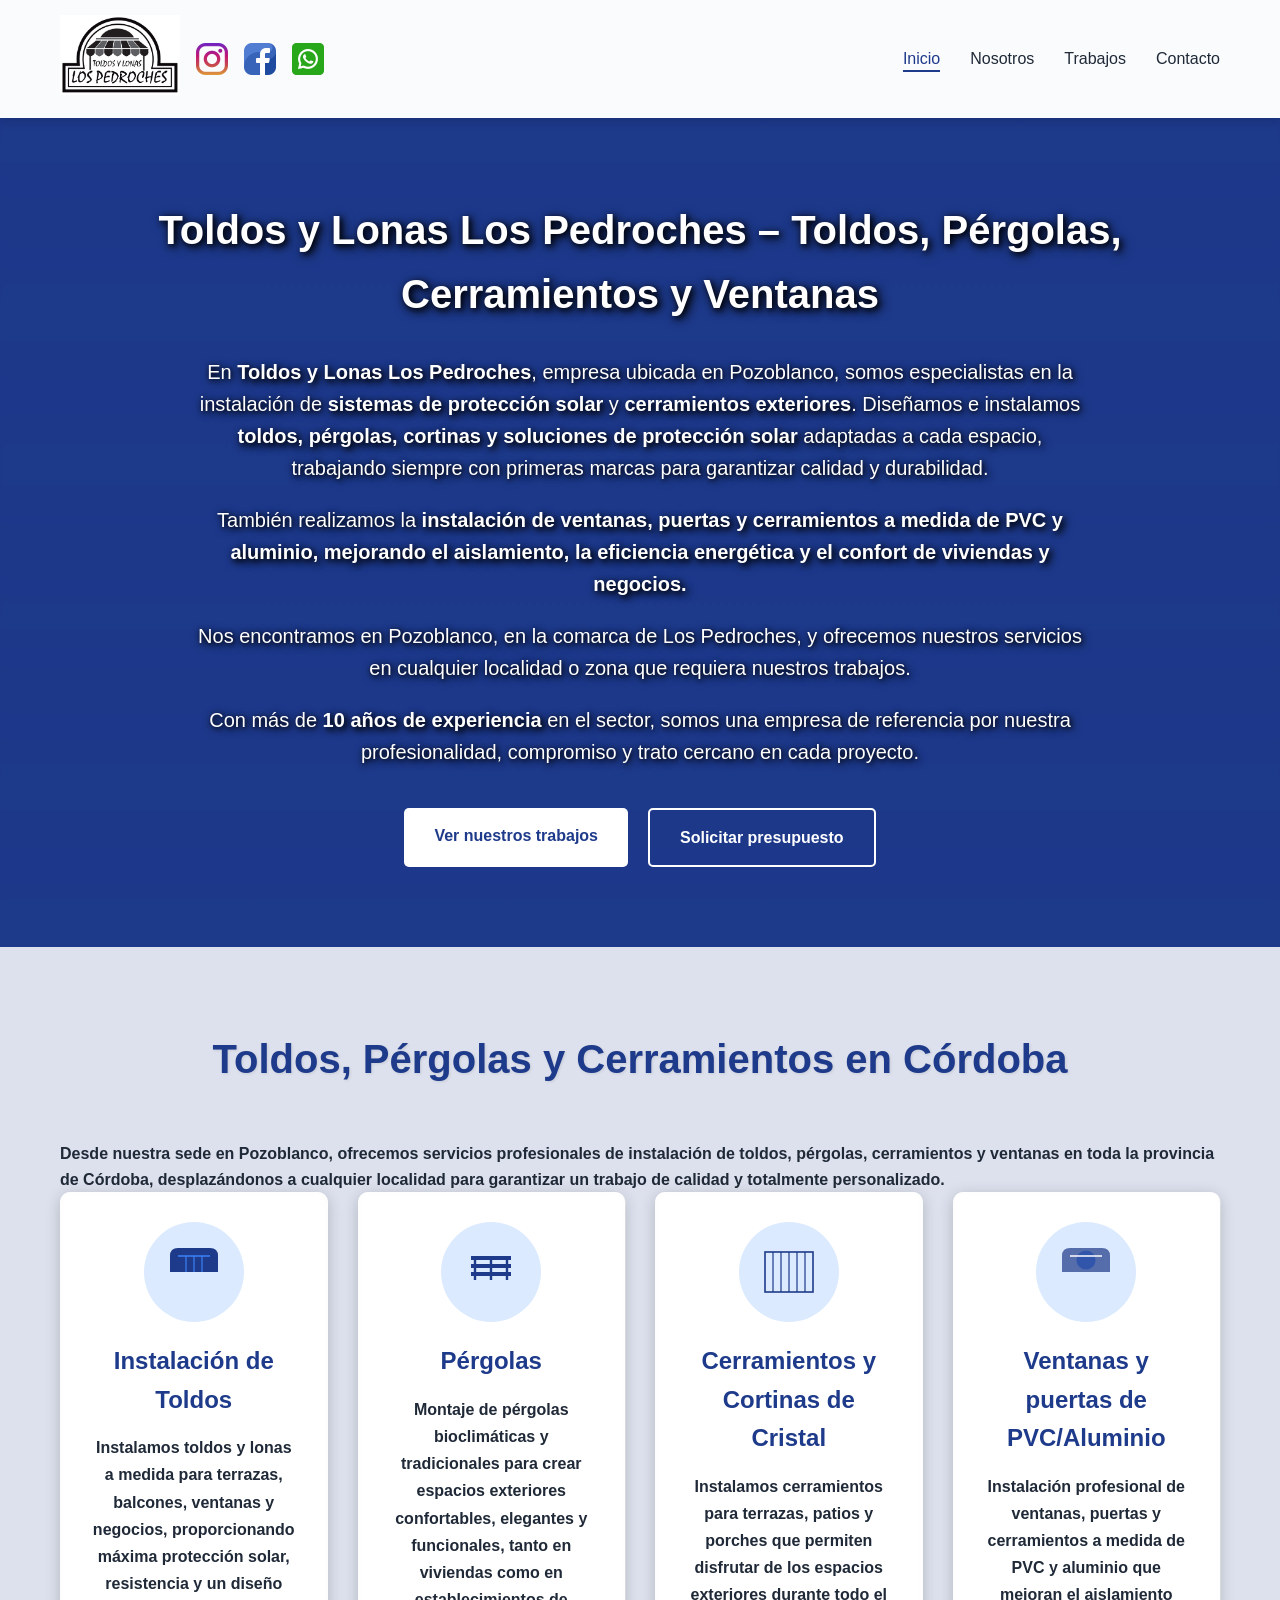
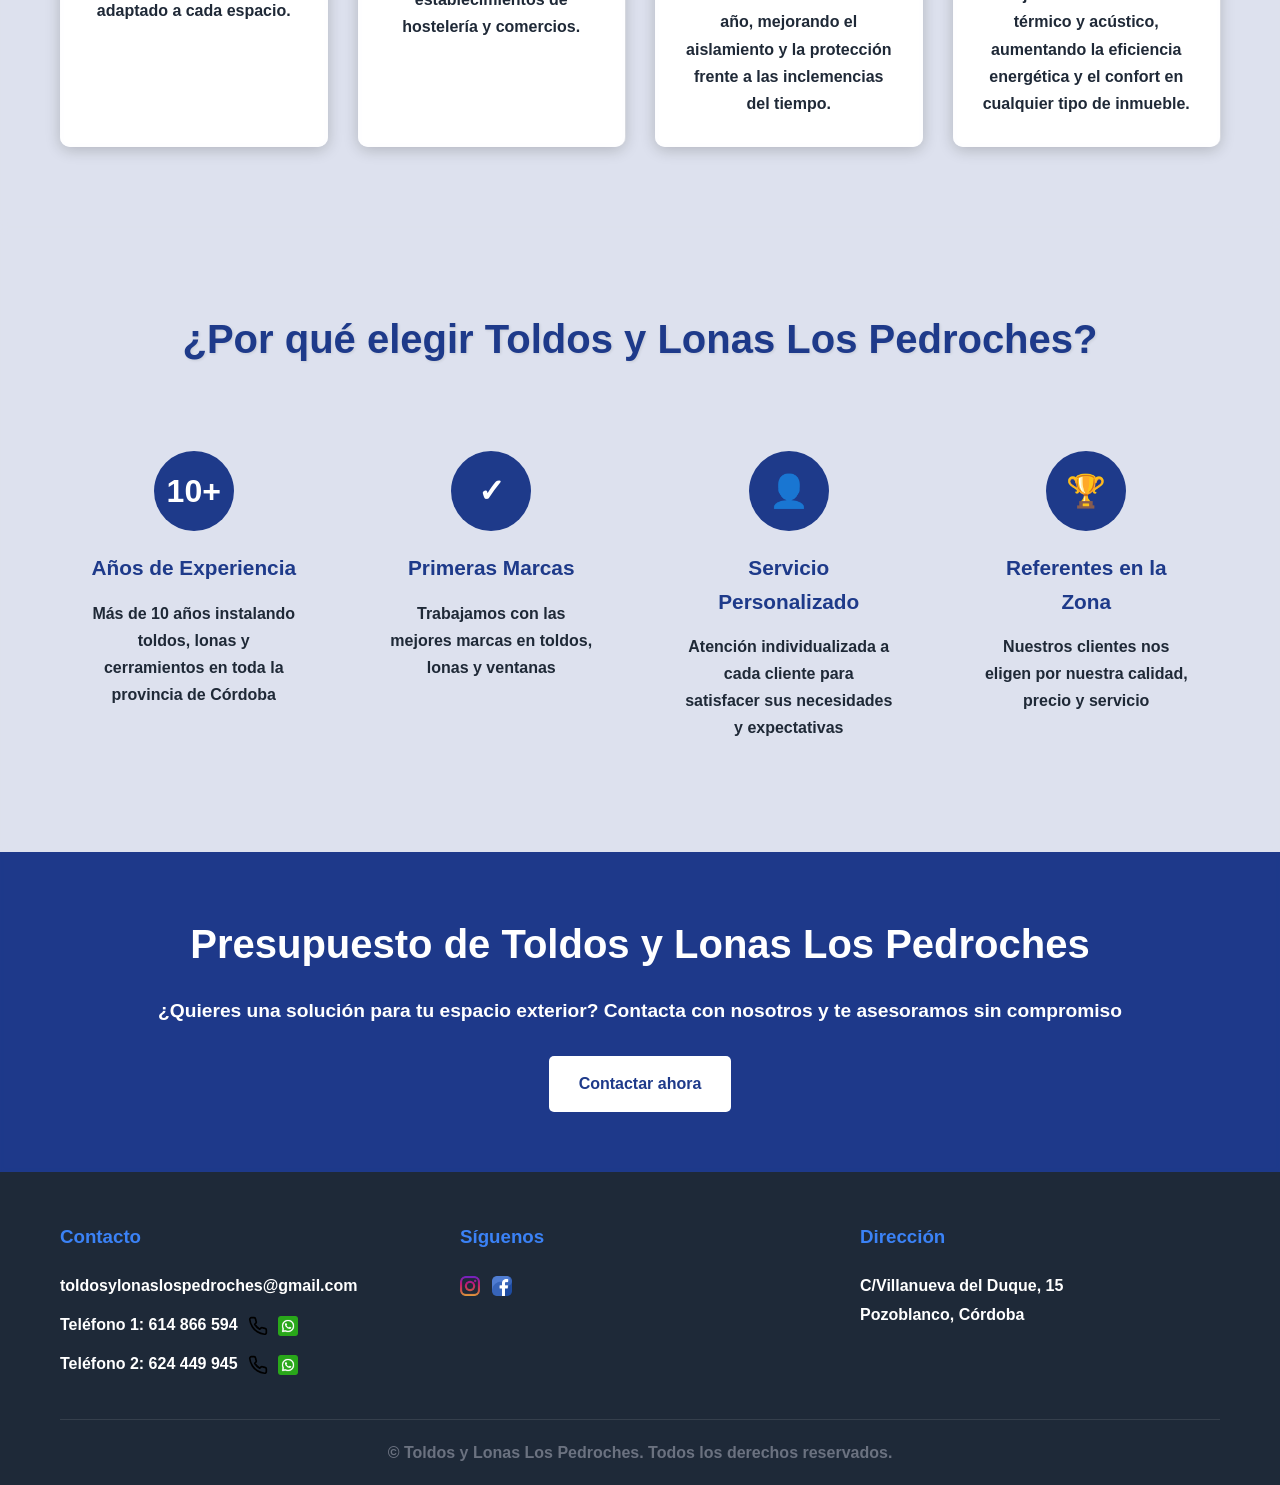
==== commit e3433c10: "feat: cambio datos meta y tamaño letra inicio" ====
--- a/index.html
+++ b/index.html
@@ -4,11 +4,26 @@
 <head>
     <meta charset="UTF-8">
     <meta name="viewport" content="width=device-width, initial-scale=1.0">
-    <title>Toldos en Pozoblanco | Pérgolas, Cerramientos y Ventanas en Los Pedroches (Córdoba)</title>
+
+    <title>Toldos Y Lonas Los Pedroches</title>
+
     <meta name="description"
         content="Especialistas en toldos en Pozoblanco y la comarca de Los Pedroches (Córdoba). Instalación de pérgolas, cerramientos, lonas y ventanas de PVC y aluminio. Más de 10 años de experiencia. Presupuesto sin compromiso.">
+
     <link rel="stylesheet" href="css/style.css">
+
+    <!-- Favicon (icono del navegador) -->
     <link rel="icon" type="image/jpeg" href="img/logo/toldos_y_lonas_los_pedroches_pozoblanco.jpg">
+
+    <!-- Open Graph (WhatsApp, Facebook, etc.) -->
+    <meta property="og:title" content="Toldos y Lonas Los Pedroches">
+    <meta property="og:description"
+        content="Instalación de toldos, pérgolas, cerramientos y ventanas en Pozoblanco y provincia de Córdoba.">
+    <meta property="og:image"
+        content="https://toldosylonaslospedroches.com/img/logo/toldos_y_lonas_los_pedroches_pozoblanco.jpg">
+    <meta property="og:url" content="https://toldosylonaslospedroches.com">
+    <meta property="og:type" content="website">
+
 </head>
 
 <body class="index-page">
@@ -124,7 +139,8 @@
                             <img src="img/icono/proteccion_solar.svg" alt="Ventanas de PVC y aluminio en Córdoba">
                         </div>
                         <h3>Ventanas y puertas de PVC/Aluminio</h3>
-                        <p>Instalación profesional de ventanas, puertas y cerramientos a medida de PVC y aluminio que mejoran el aislamiento térmico y
+                        <p>Instalación profesional de ventanas, puertas y cerramientos a medida de PVC y aluminio que
+                            mejoran el aislamiento térmico y
                             acústico, aumentando la eficiencia energética y el confort en cualquier tipo de inmueble.
                         </p>
                     </div>
--- a/css/style.css
+++ b/css/style.css
@@ -190,7 +190,7 @@
 }
 
 .hero p {
-    font-size: 1.1em;
+    font-size: 1.25em;
     margin-bottom: 20px;
     max-width: 900px;
     margin-left: auto;
@@ -781,7 +781,7 @@
     }
 
     .hero p {
-        font-size: 0.95em;
+        font-size: 1.05em;
         padding: 0 15px;
         line-height: 1.6;
     }
@@ -925,7 +925,7 @@
     }
 
     .hero p {
-        font-size: 0.85em;
+        font-size: 0.95em;
         margin-bottom: 15px;
         line-height: 1.5;
     }
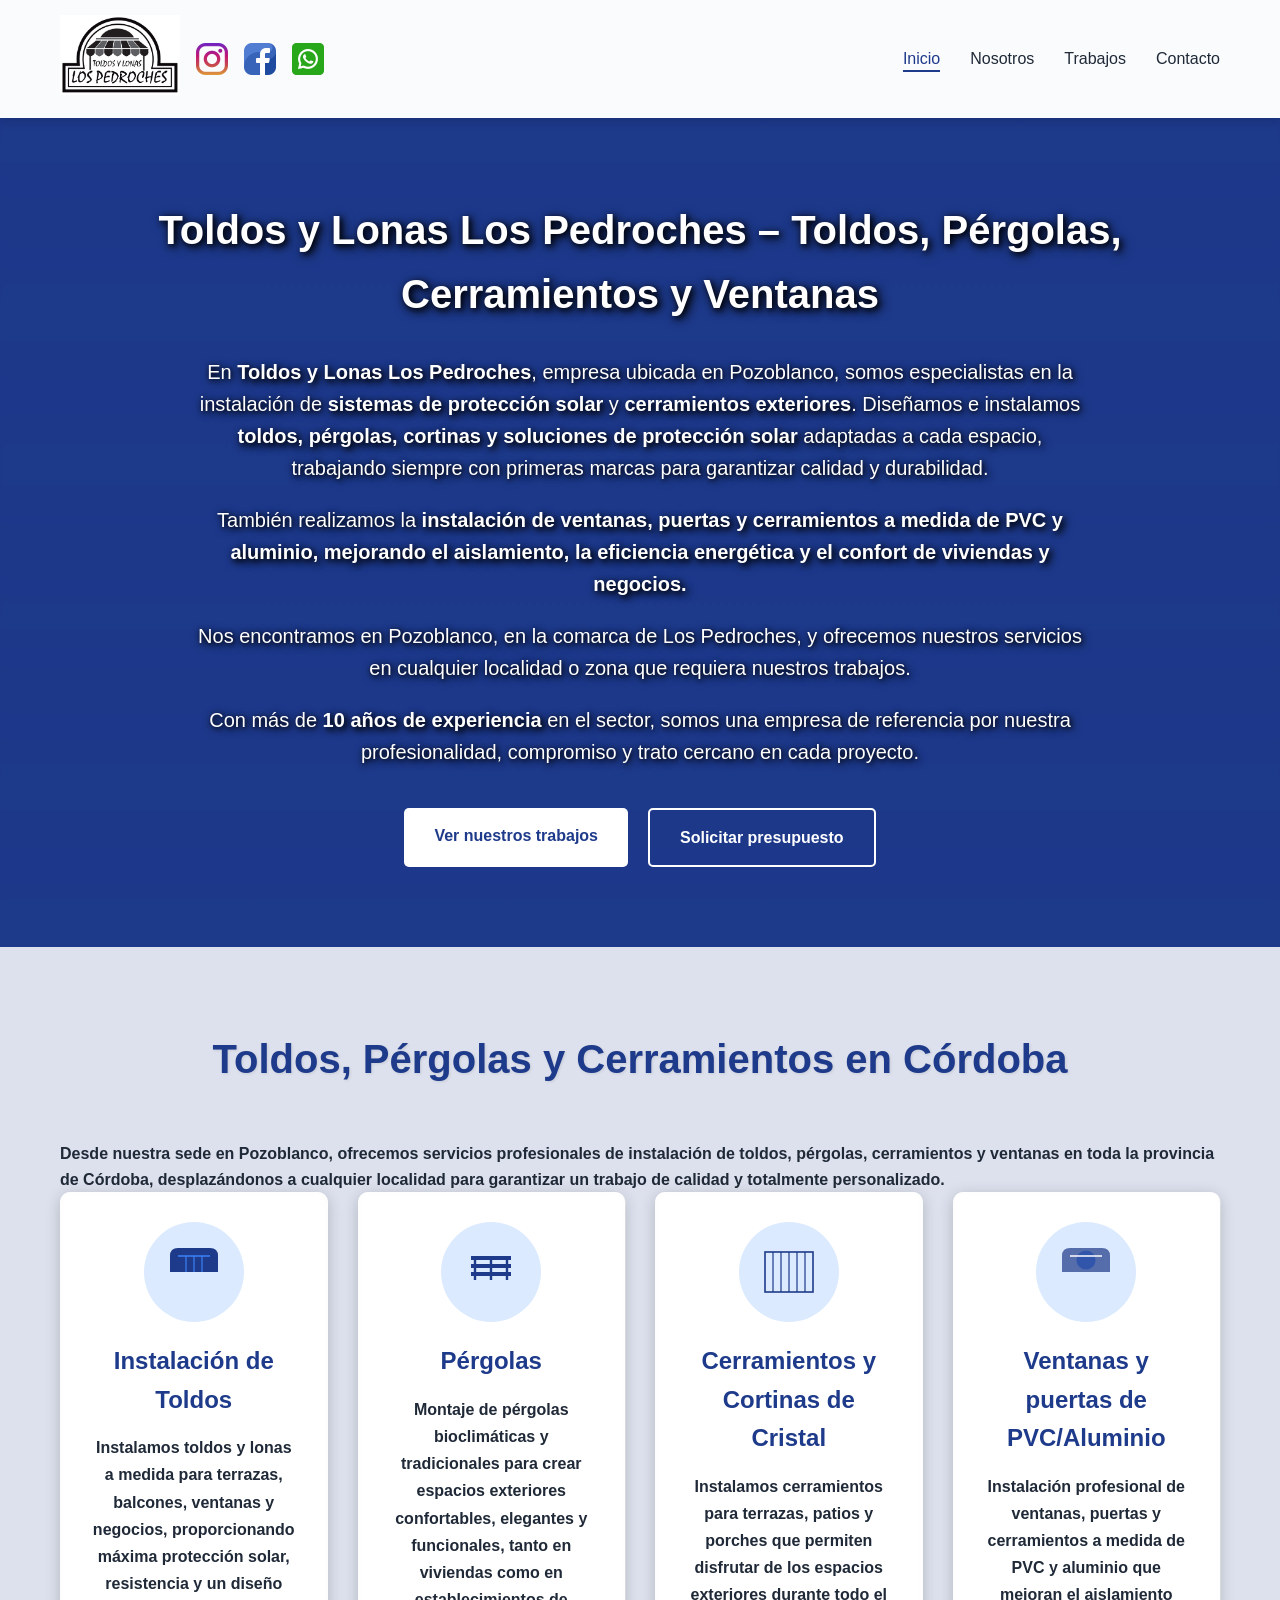
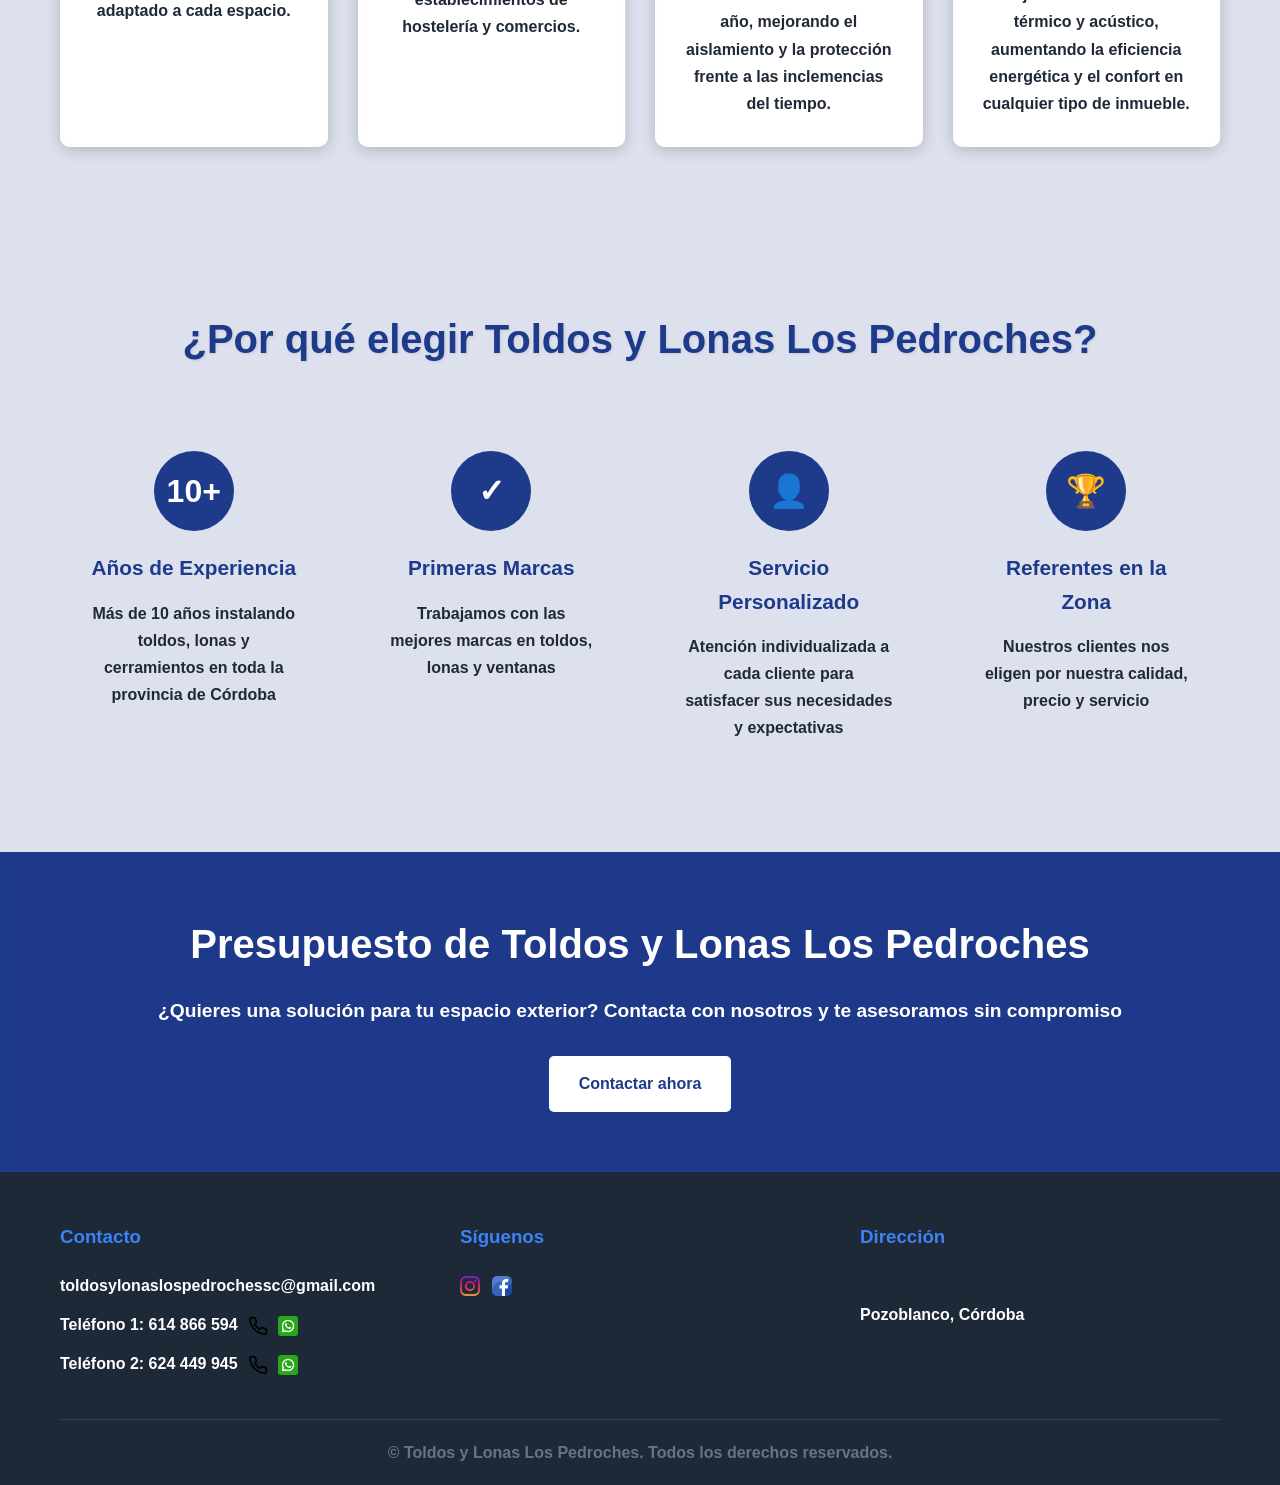
==== commit 26040846: "feat: cambios email y direccion" ====
--- a/index.html
+++ b/index.html
@@ -193,7 +193,7 @@
             <div class="footer-content">
                 <div class="footer-section">
                     <h3>Contacto</h3>
-                    <p>toldosylonaslospedroches@gmail.com</p>
+                    <p>toldosylonaslospedrochessc@gmail.com</p>
                     <p>Teléfono 1: 614 866 594
                         <a href="tel:34614866594" class="footer-tel" title="Llamar al 614 866 594">
                             <img src="img/icono/icono_telefono.svg" alt="Llamar" class="footer-phone">
@@ -228,7 +228,7 @@
                 </div>
                 <div class="footer-section">
                     <h3>Dirección</h3>
-                    <p>C/Villanueva del Duque, 15<br>
+                    <p><br>
                         Pozoblanco, Córdoba</p>
                 </div>
             </div>
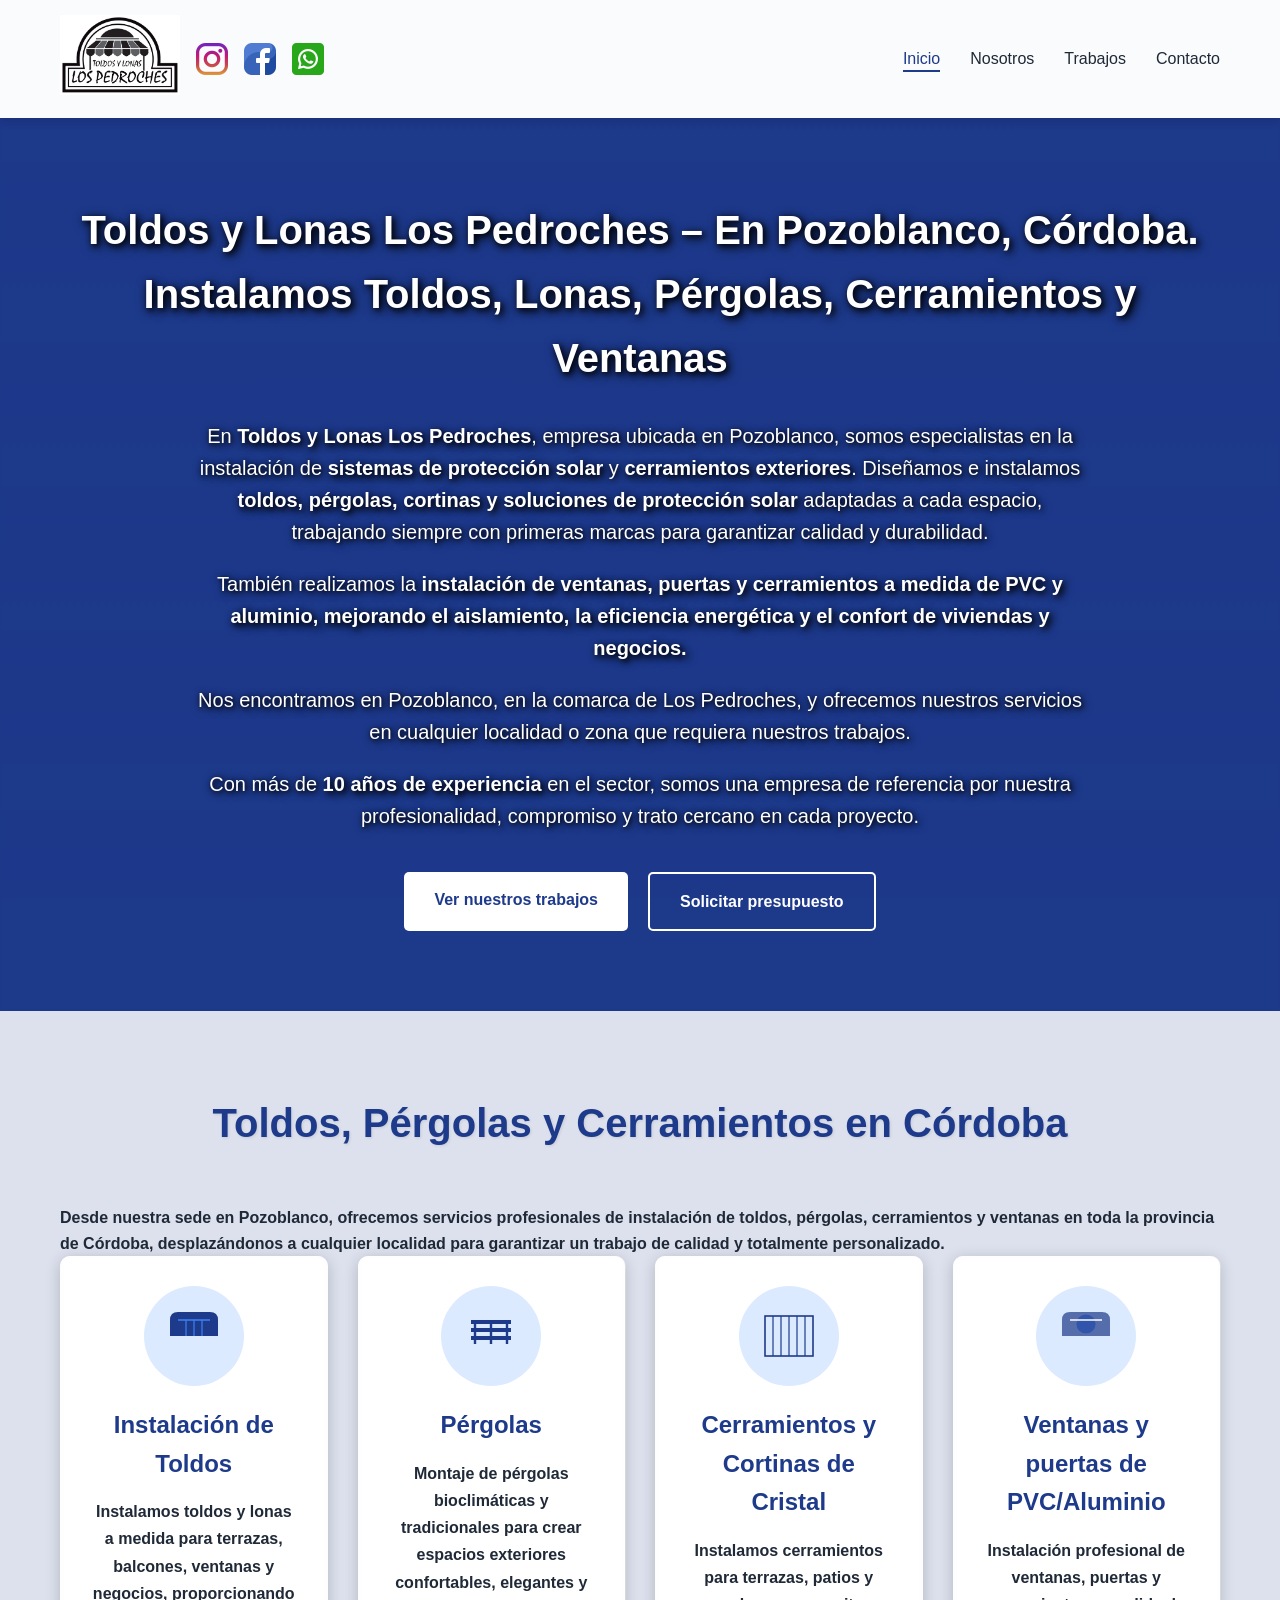
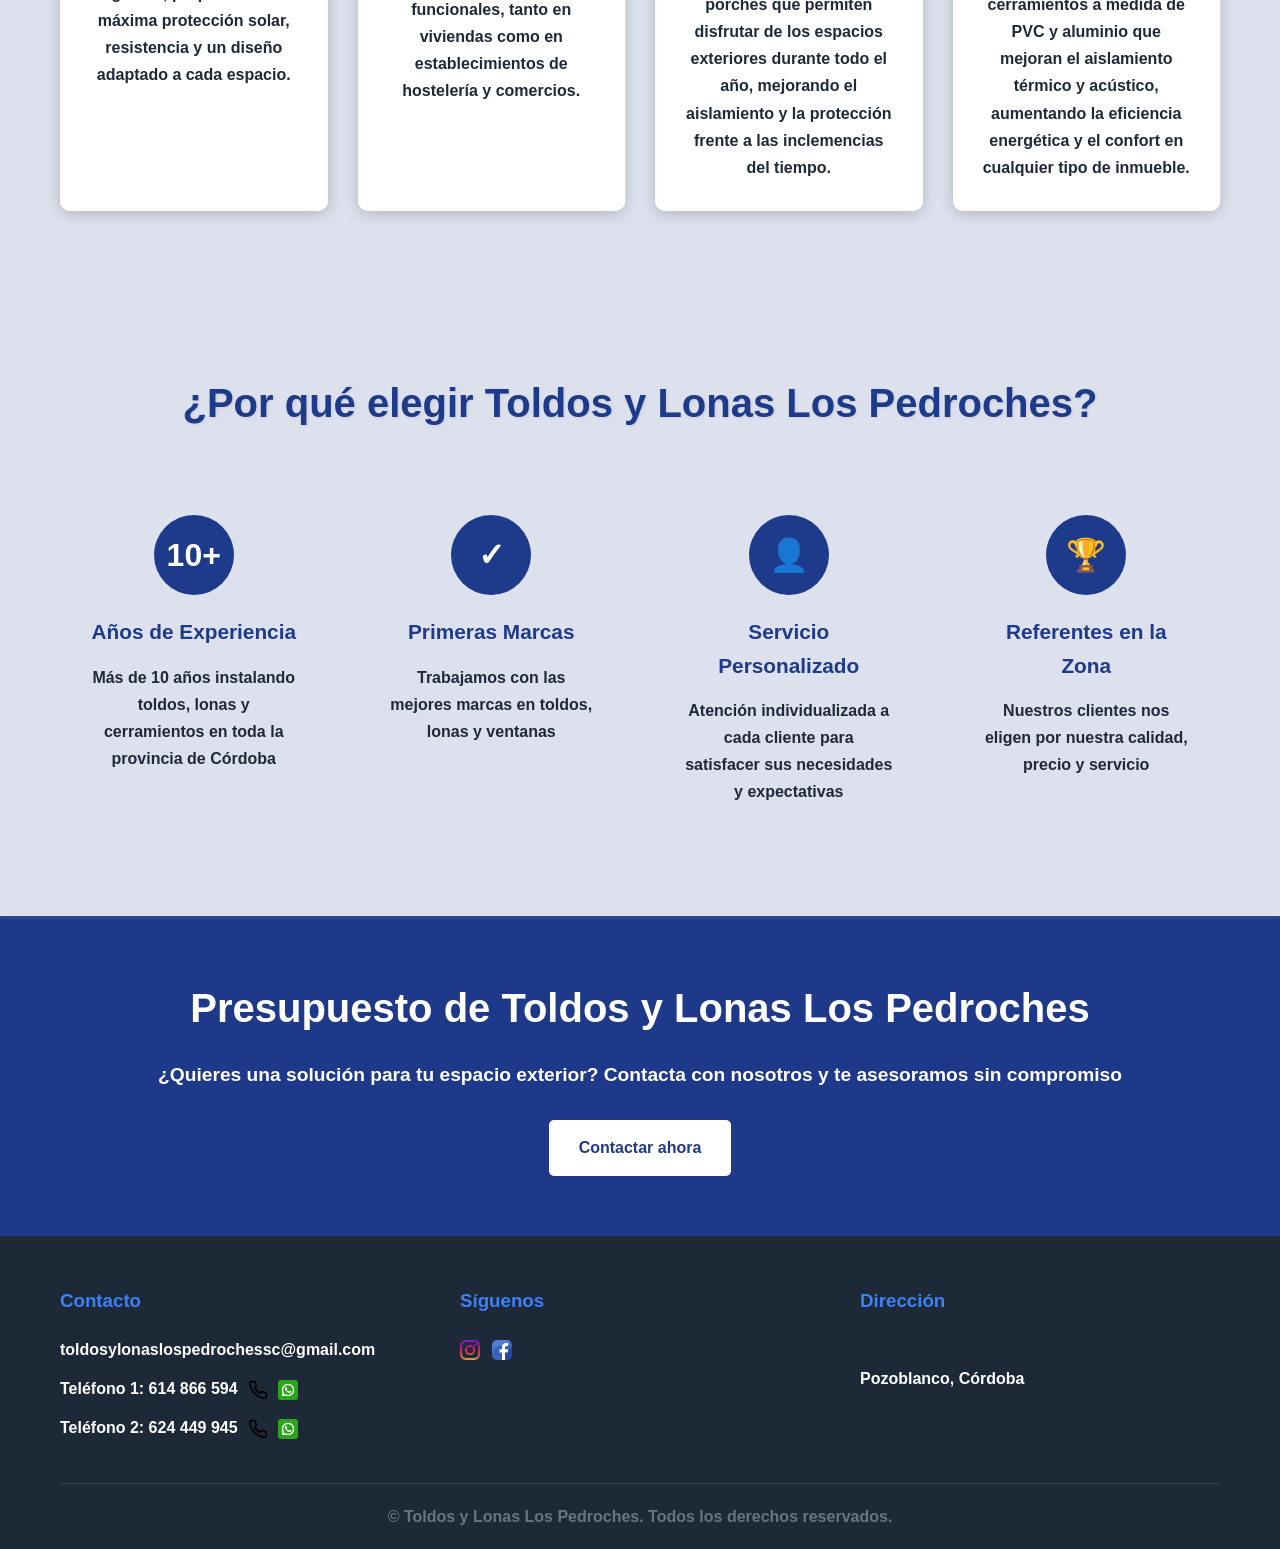
==== commit 83609ab4: "feat: cambio en tarjetas de trabajos y en texto index" ====
--- a/index.html
+++ b/index.html
@@ -66,7 +66,7 @@
     <main>
         <section class="hero">
             <div class="container">
-                <h1>Toldos y Lonas Los Pedroches – Toldos, Pérgolas, Cerramientos y Ventanas</h1>
+                <h1>Toldos y Lonas Los Pedroches – En Pozoblanco, Córdoba. Instalamos Toldos, Lonas, Pérgolas, Cerramientos y Ventanas</h1>
 
                 <p>En <strong>Toldos y Lonas Los Pedroches</strong>, empresa ubicada en Pozoblanco, somos especialistas
                     en la instalación de <strong>sistemas de protección solar</strong> y <strong>cerramientos
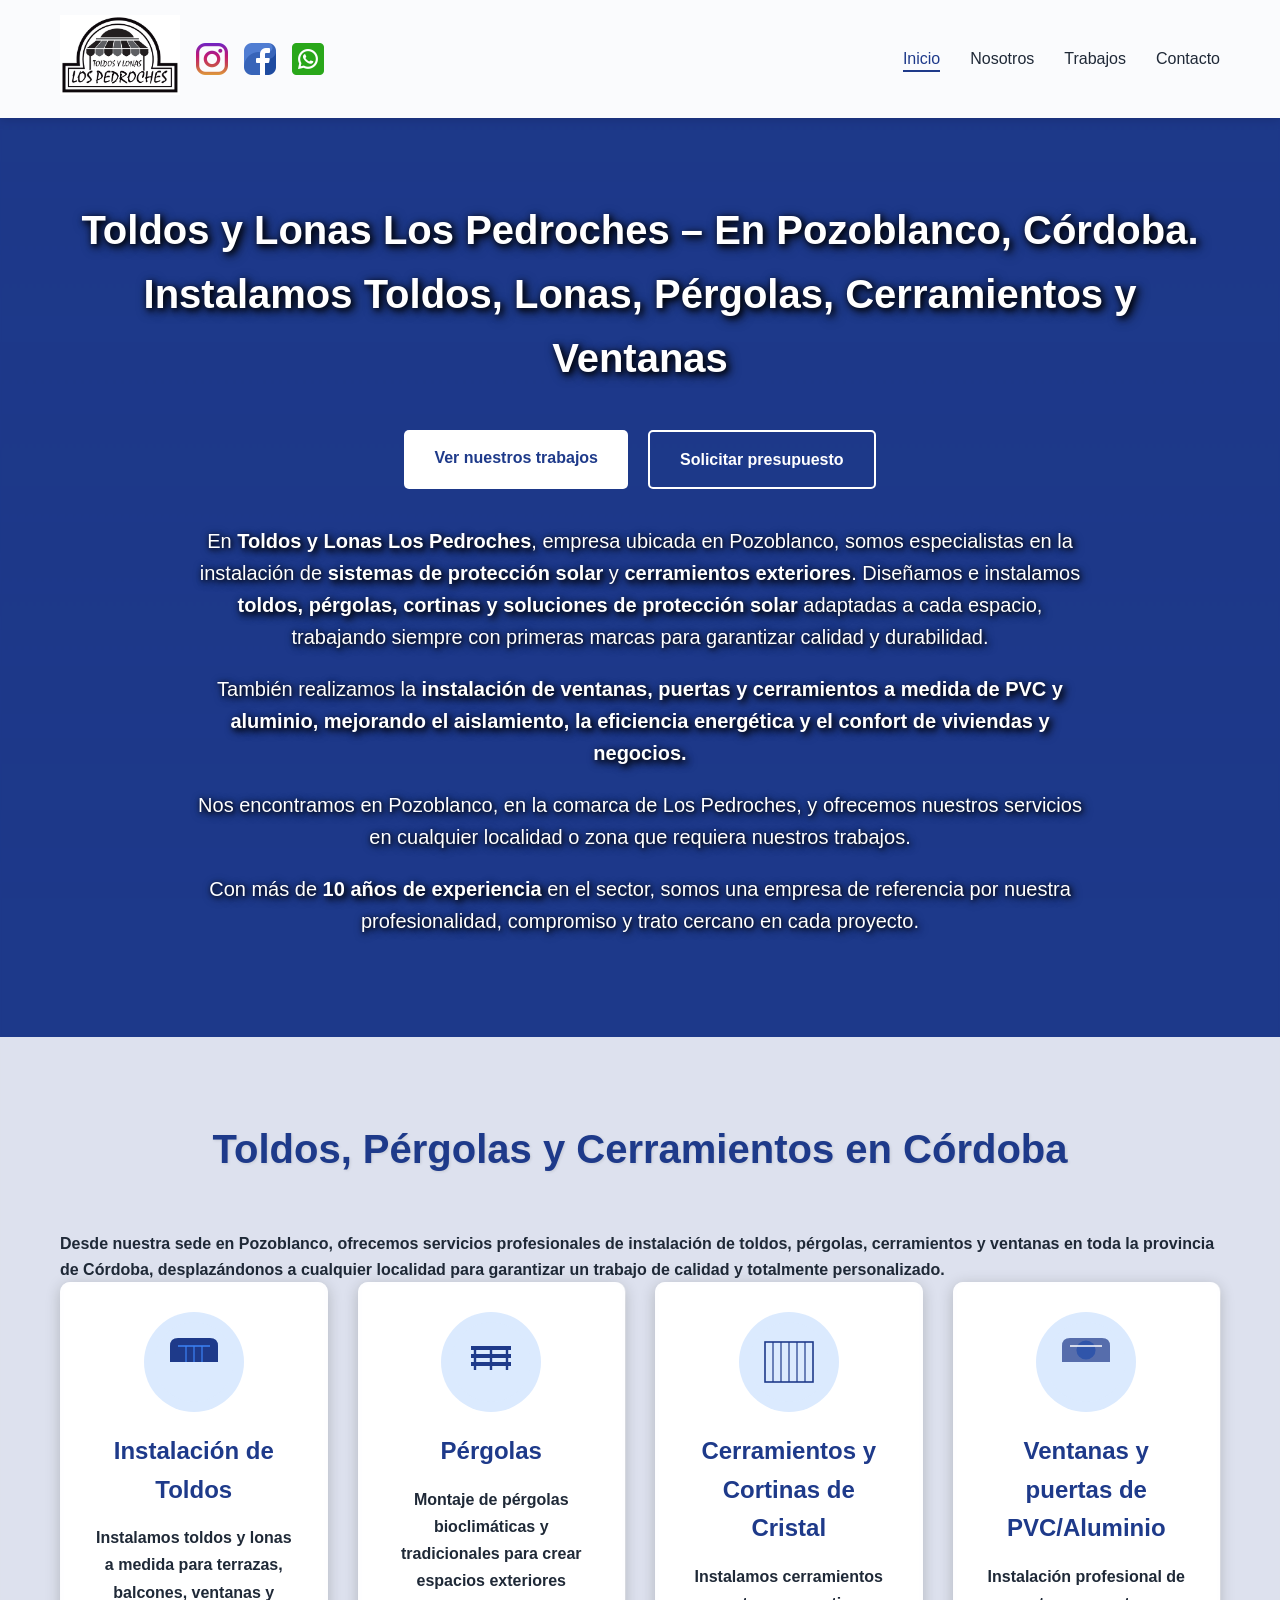
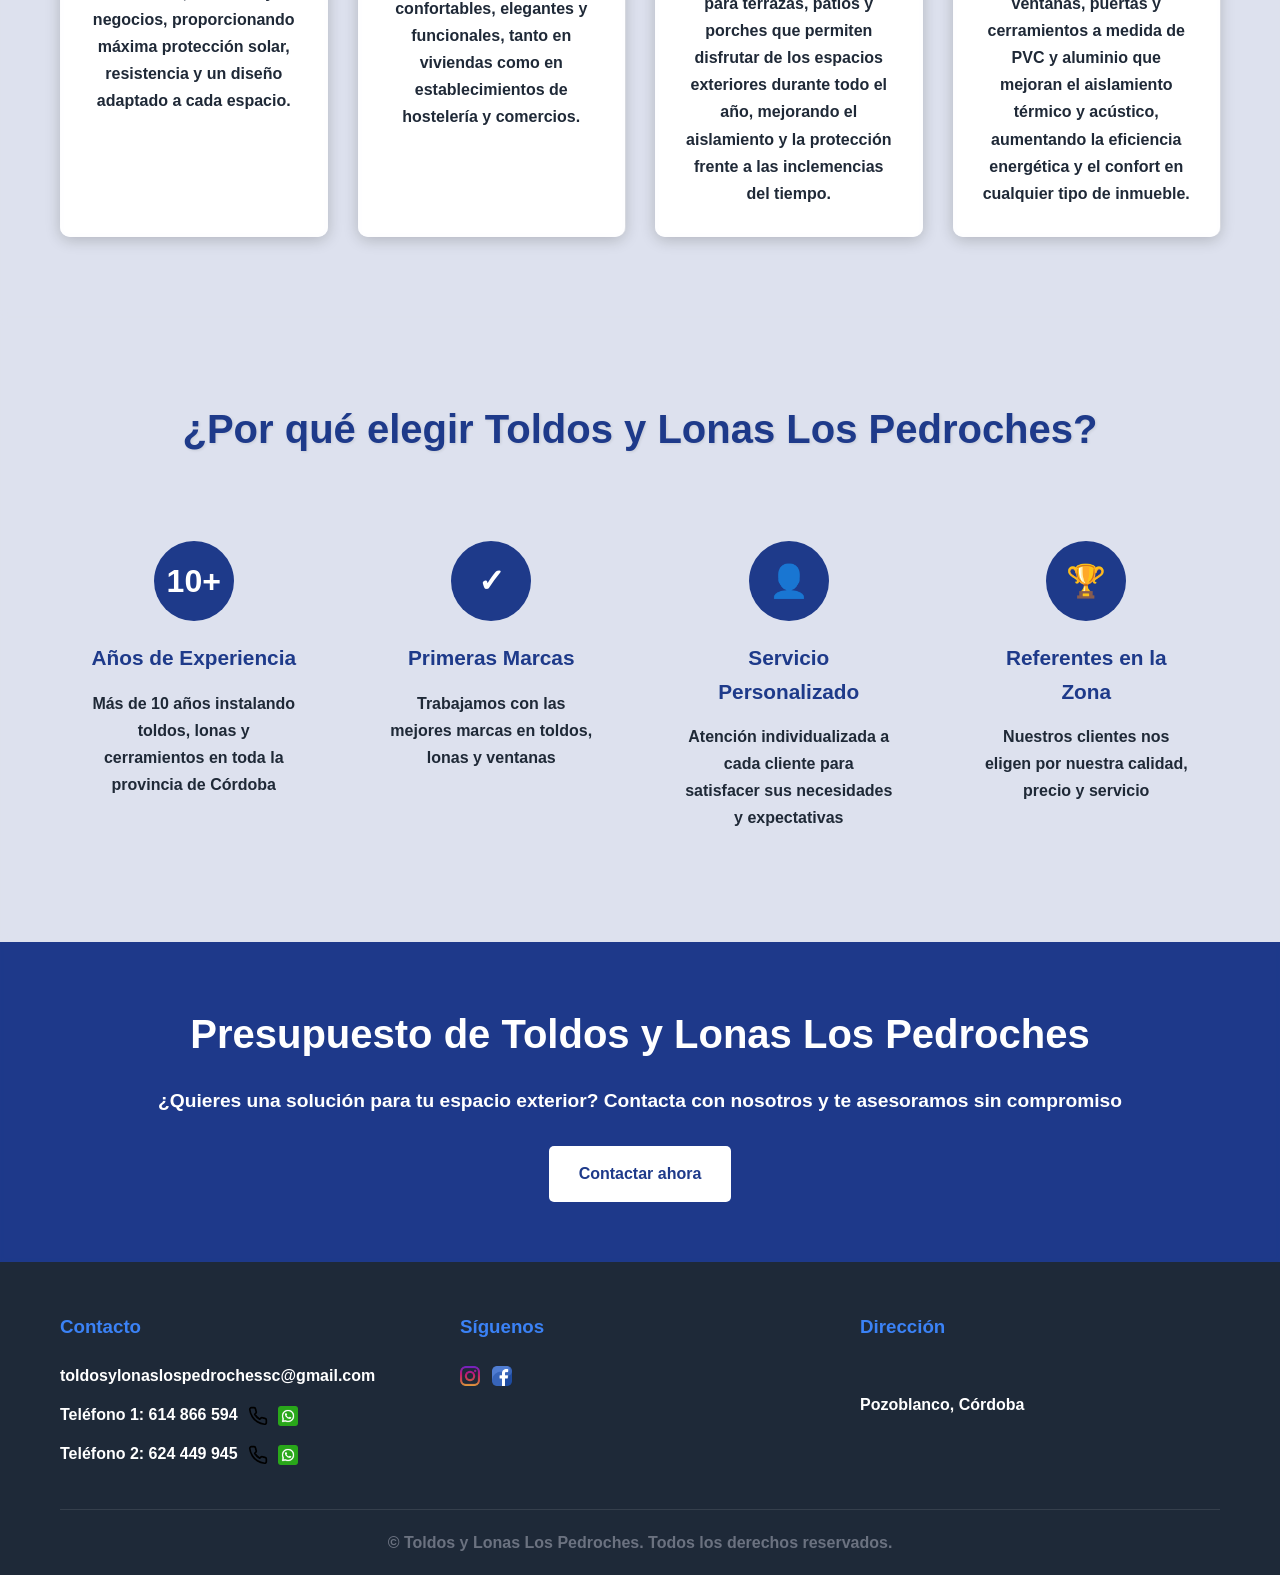
==== commit 5333e0d2: "feat: cambio de ubicacion botones en idex" ====
--- a/index.html
+++ b/index.html
@@ -66,7 +66,13 @@
     <main>
         <section class="hero">
             <div class="container">
-                <h1>Toldos y Lonas Los Pedroches – En Pozoblanco, Córdoba. Instalamos Toldos, Lonas, Pérgolas, Cerramientos y Ventanas</h1>
+                <h1>Toldos y Lonas Los Pedroches – En Pozoblanco, Córdoba. Instalamos Toldos, Lonas, Pérgolas,
+                    Cerramientos y Ventanas</h1>
+
+                <div class="hero-buttons">
+                    <a href="trabajos.html" class="btn btn-primary">Ver nuestros trabajos</a>
+                    <a href="contacto.html" class="btn btn-secondary">Solicitar presupuesto</a>
+                </div>
 
                 <p>En <strong>Toldos y Lonas Los Pedroches</strong>, empresa ubicada en Pozoblanco, somos especialistas
                     en la instalación de <strong>sistemas de protección solar</strong> y <strong>cerramientos
@@ -85,10 +91,7 @@
                 <p>Con más de <strong>10 años de experiencia</strong> en el sector, somos una empresa de referencia por
                     nuestra profesionalidad, compromiso y trato cercano en cada proyecto.</p>
 
-                <div class="hero-buttons">
-                    <a href="trabajos.html" class="btn btn-primary">Ver nuestros trabajos</a>
-                    <a href="contacto.html" class="btn btn-secondary">Solicitar presupuesto</a>
-                </div>
+
             </div>
         </section>
 
--- a/css/style.css
+++ b/css/style.css
@@ -212,6 +212,7 @@
 
 .hero-buttons {
     margin-top: 40px;
+    margin-bottom: 36px;
     display: flex;
     gap: 20px;
     justify-content: center;
